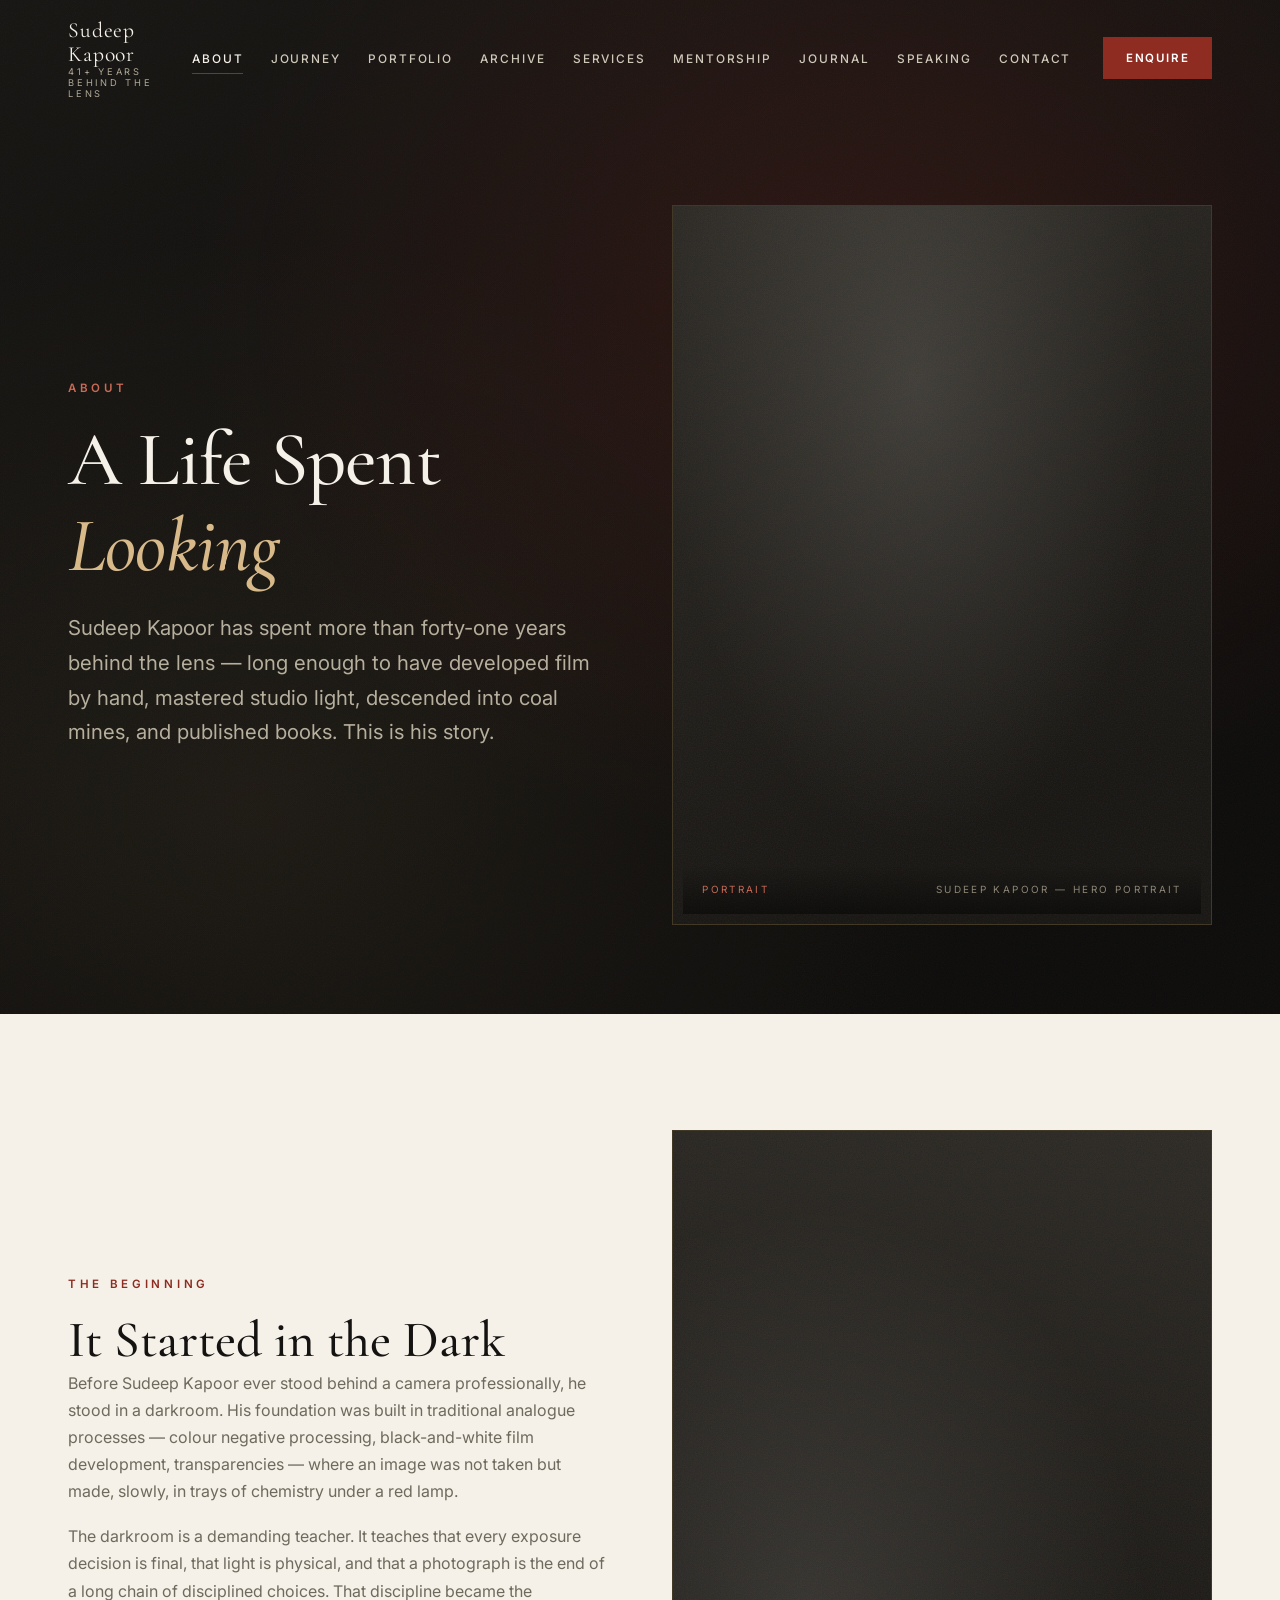
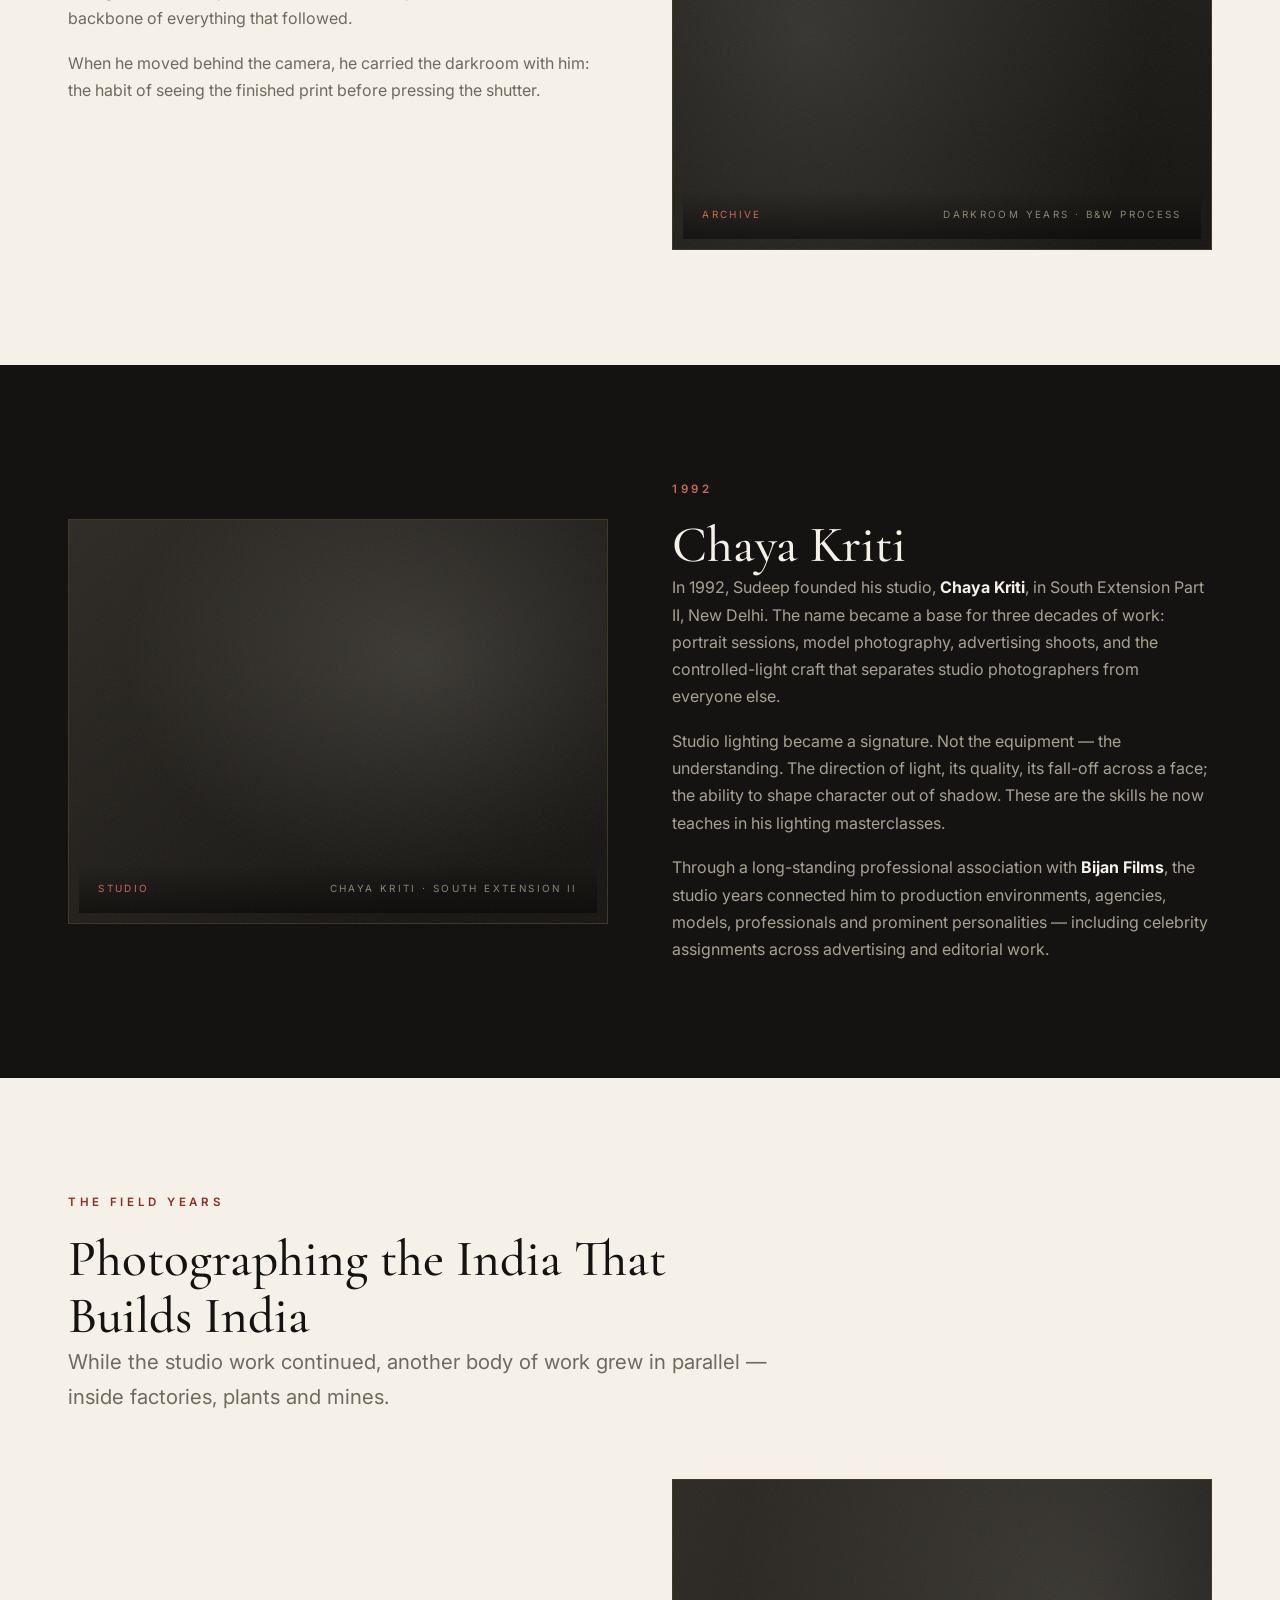
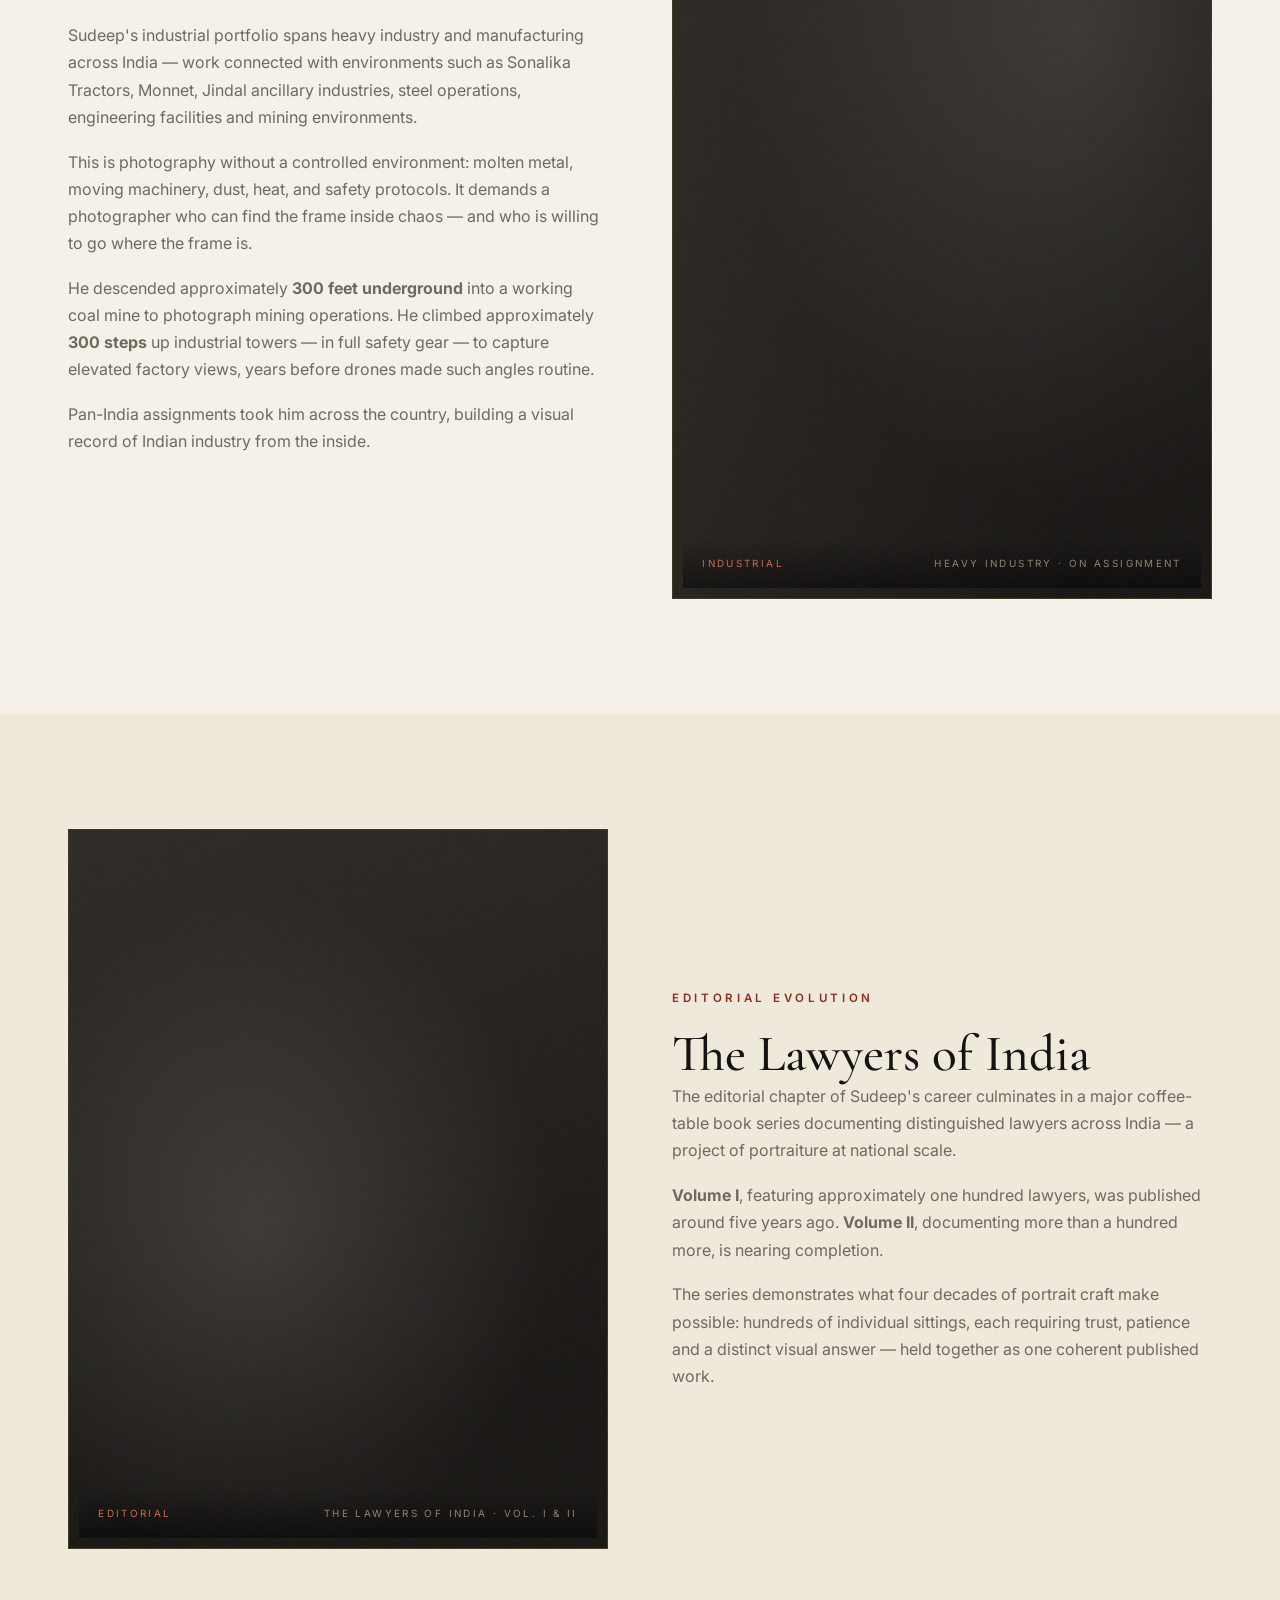
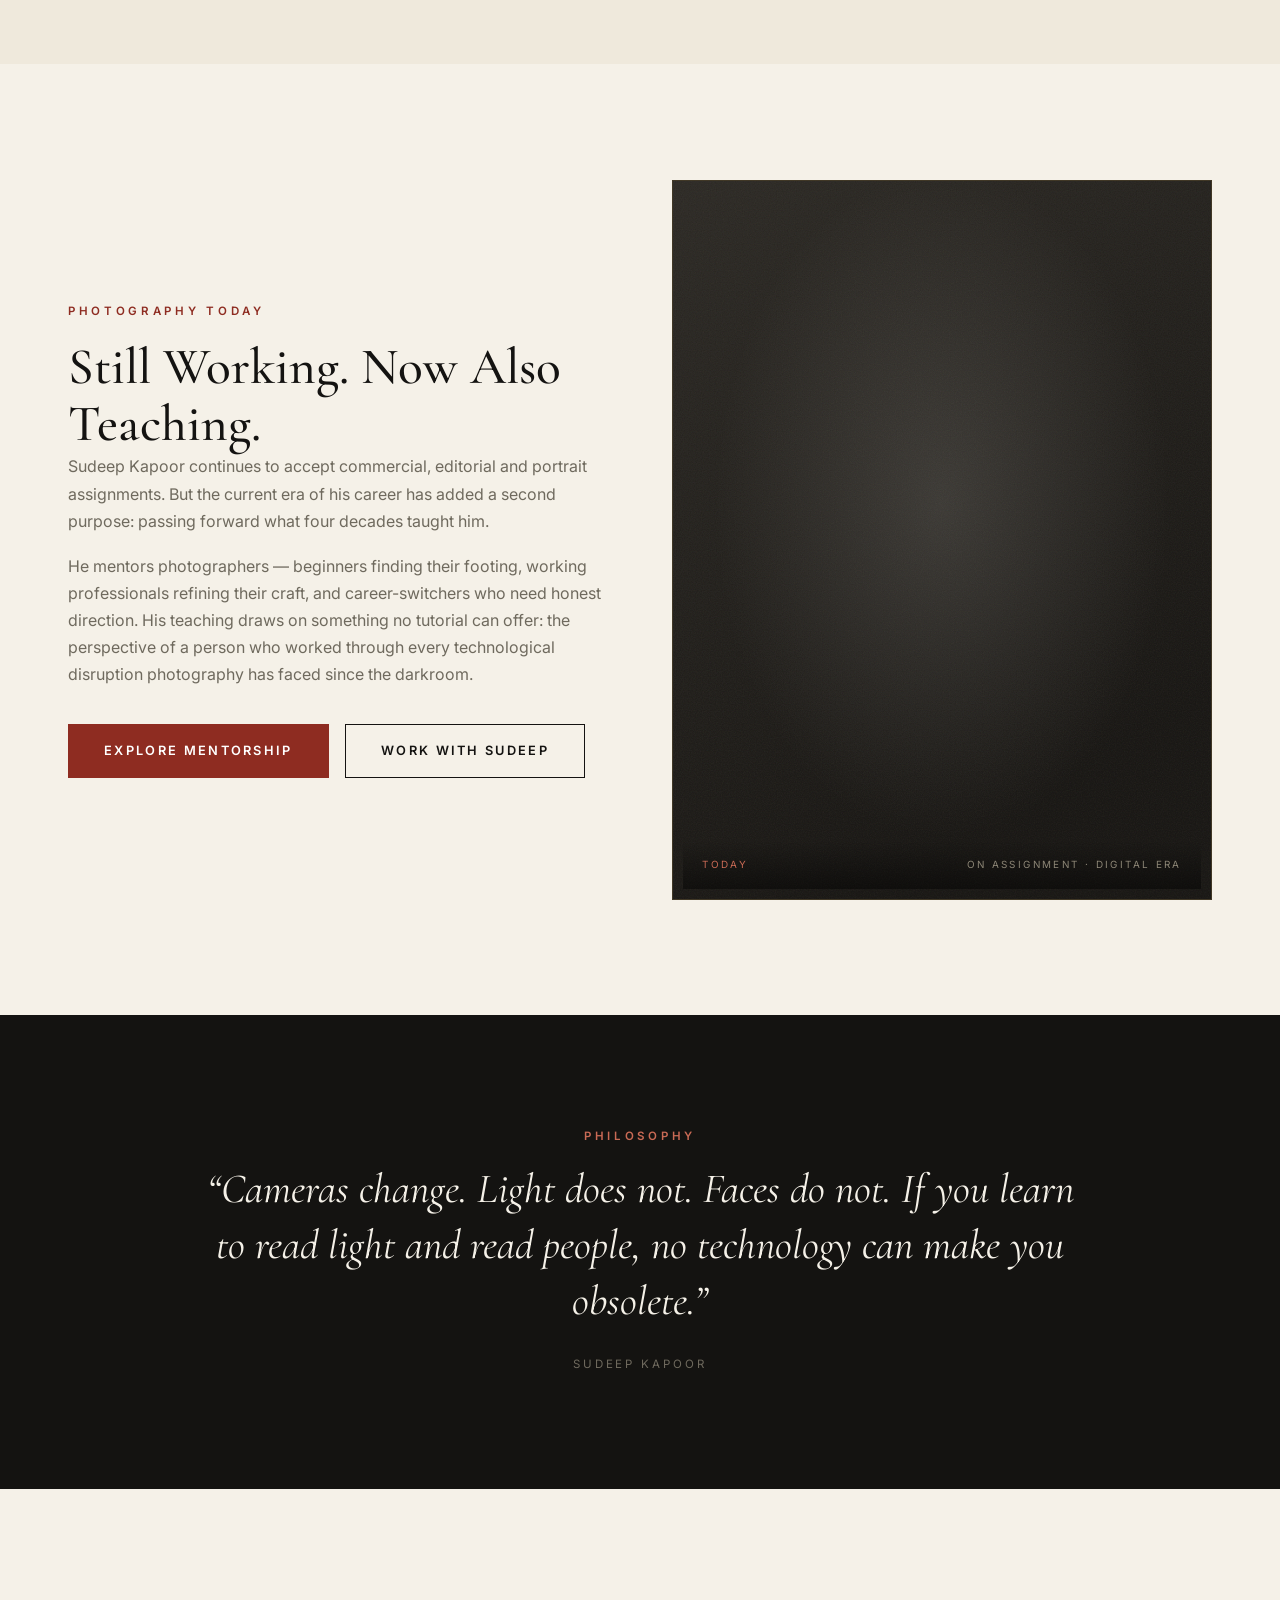
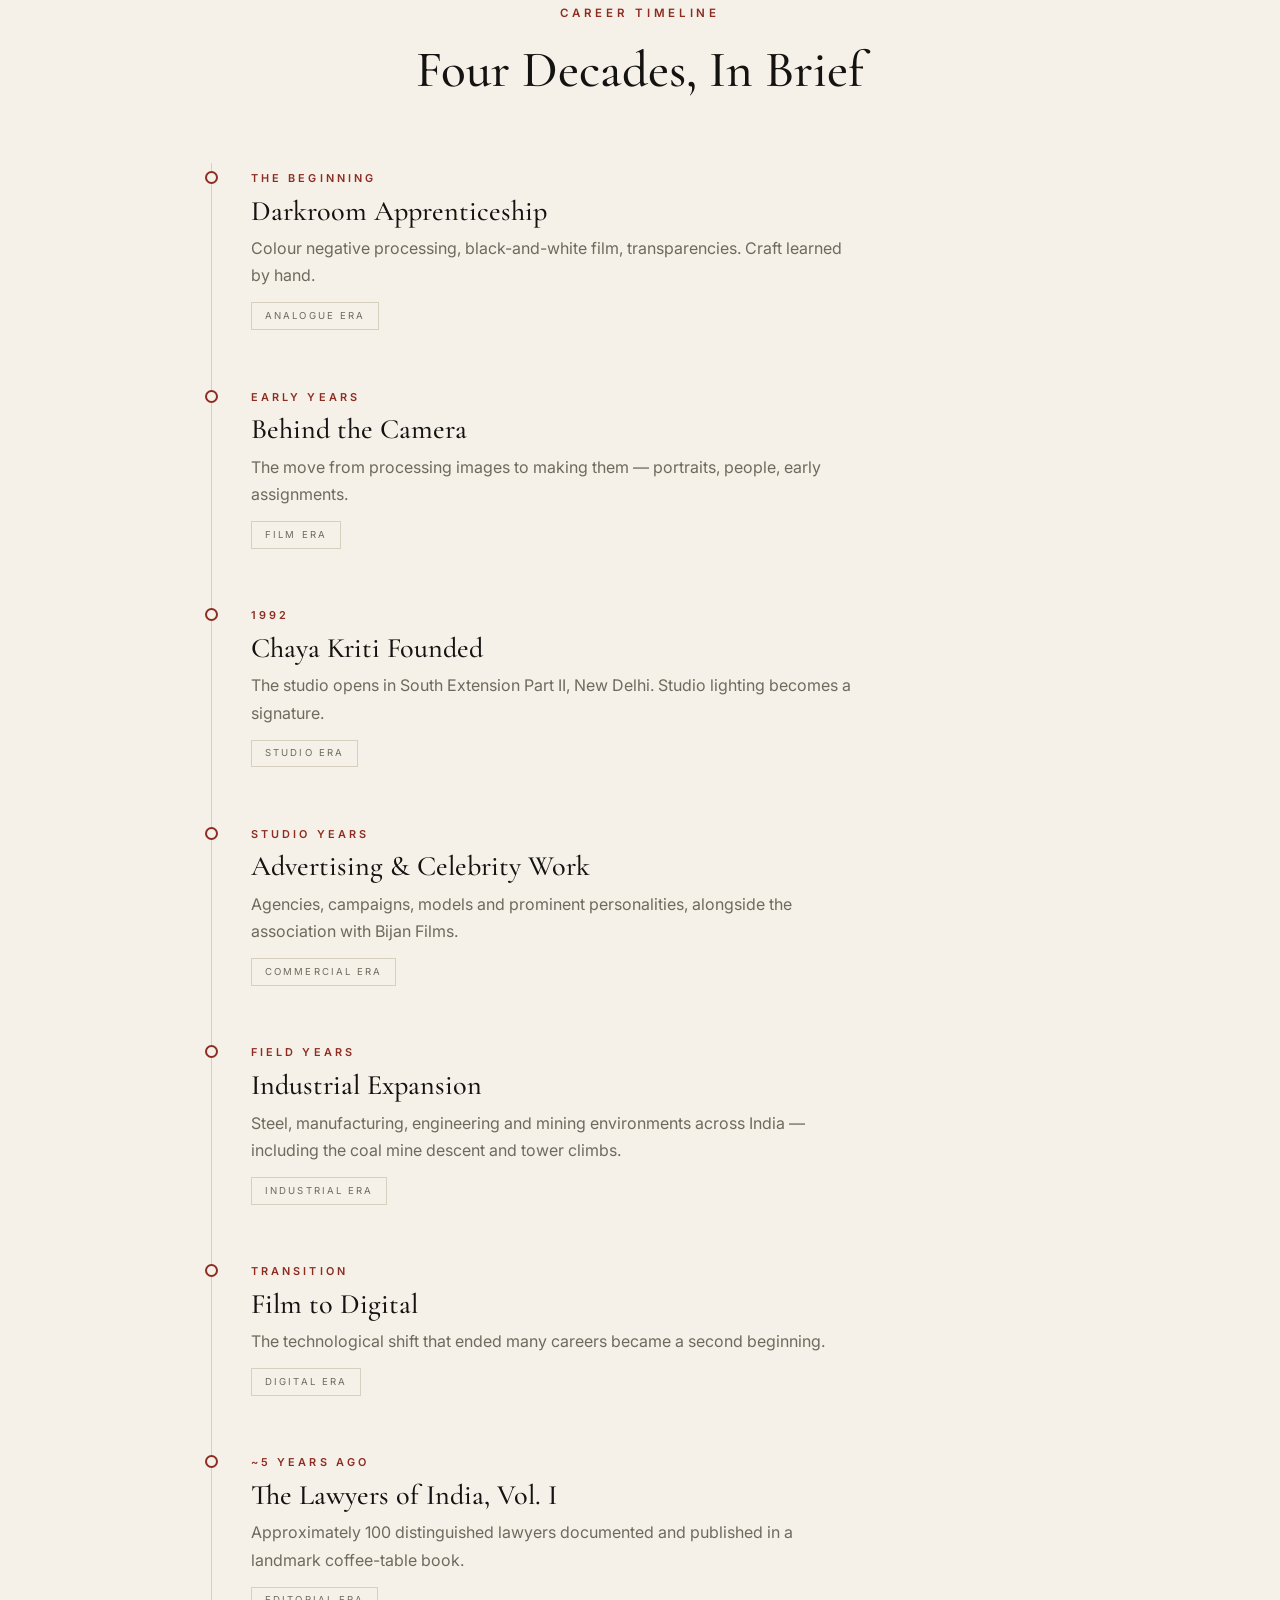
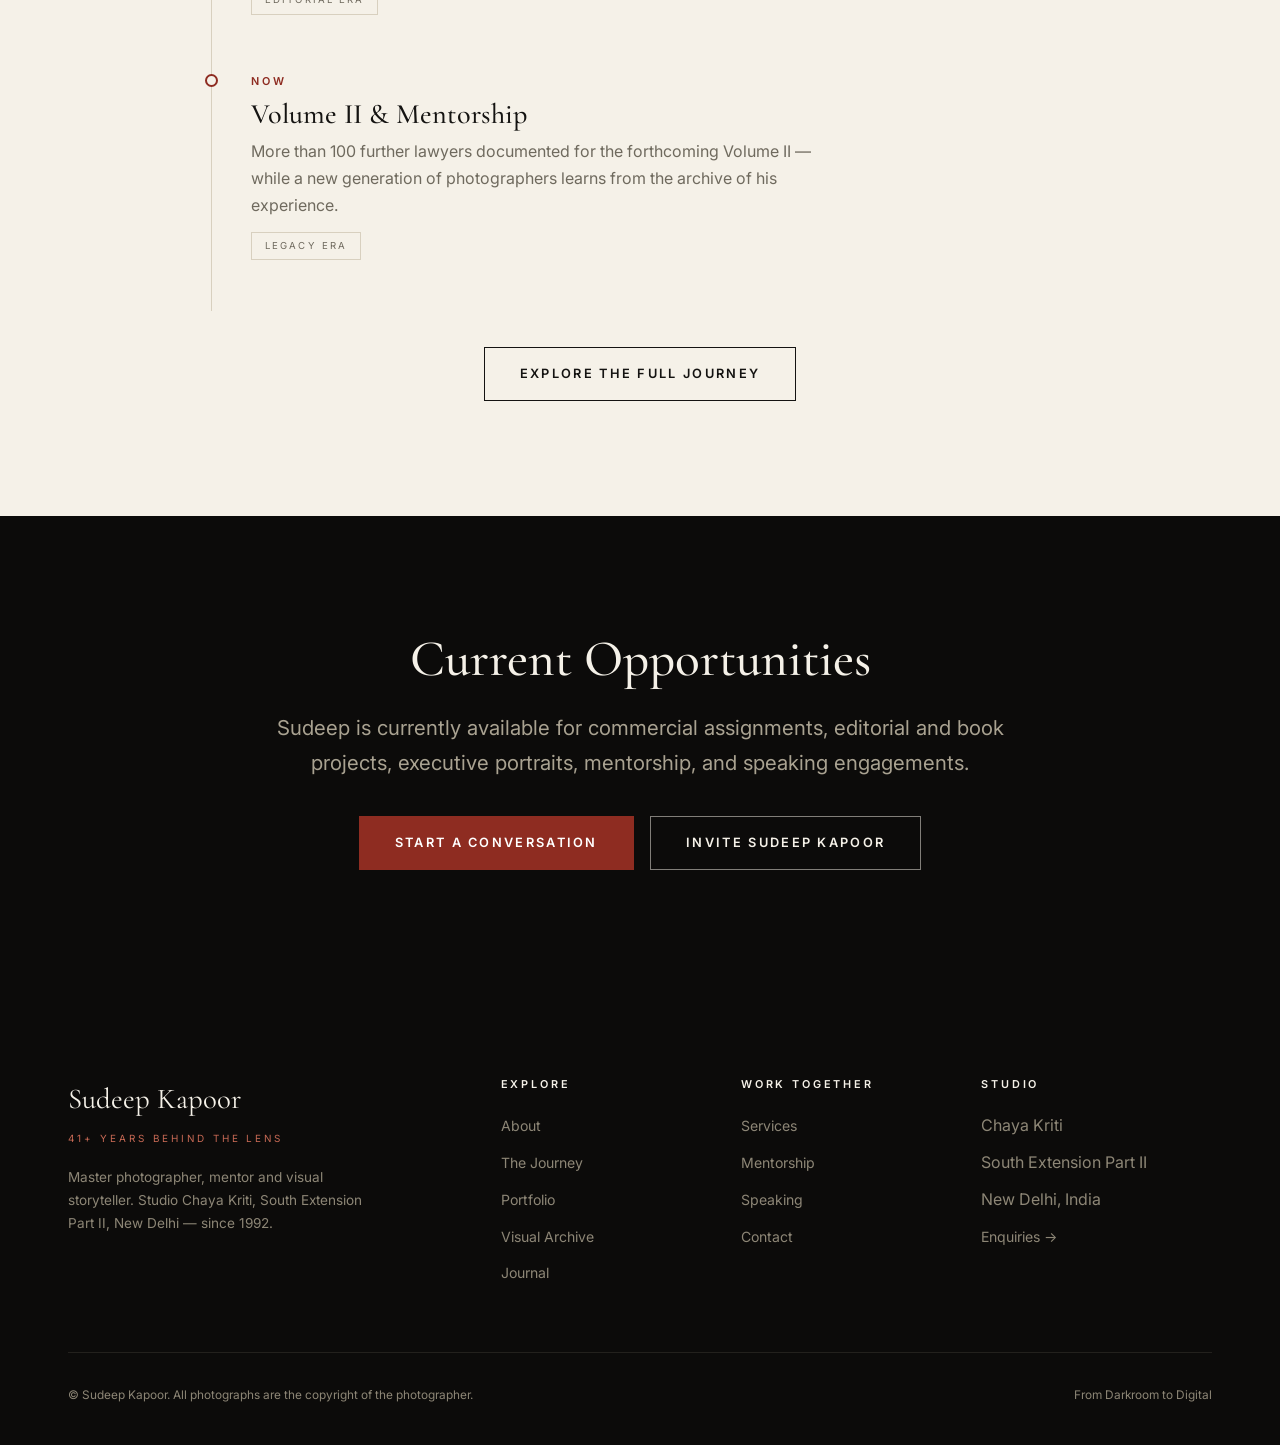
==== about.html @ 15002737 "Sudeep Kapoor - 41+ Years Behind the Lens" ====
<!DOCTYPE html>
<html lang="en">
<head>
<meta charset="UTF-8">
<meta name="viewport" content="width=device-width, initial-scale=1.0">
<meta name="description" content="The story of Sudeep Kapoor — from darkroom beginnings to 41+ years as a master photographer. Founder of studio Chaya Kriti, New Delhi (1992). Portraits, industry, editorial and mentorship.">
<title>About Sudeep Kapoor — From Darkroom to Digital | 41+ Years Behind the Lens</title>
<link rel="preconnect" href="https://fonts.googleapis.com">
<link rel="preconnect" href="https://fonts.gstatic.com" crossorigin>
<link href="https://fonts.googleapis.com/css2?family=Cormorant+Garamond:ital,wght@0,400;0,500;0,600;1,400;1,500&family=Inter:wght@400;500;600&display=swap" rel="stylesheet">
<link rel="stylesheet" href="css/style.css">
<script src="js/layout.js"></script>
</head>
<body>
<script>document.write(SK_NAV)</script>

<main id="main">

<header class="page-hero">
  <div class="hero-media" aria-hidden="true"></div>
  <div class="wrap split">
    <div>
      <span class="eyebrow on-dark">About</span>
      <h1>A Life Spent <span class="serif-i" style="color:#d8b98a">Looking</span></h1>
      <p class="lede">Sudeep Kapoor has spent more than forty-one years behind the lens — long enough to have developed film by hand, mastered studio light, descended into coal mines, and published books. This is his story.</p>
    </div>
    <div class="ph r-34 ph-frame" style="--phx:45%;--phy:25%"><span class="ph-label"><span class="cat">Portrait</span><span>Sudeep Kapoor — hero portrait</span></span></div>
  </div>
</header>

<section aria-labelledby="bio-h">
  <div class="wrap split">
    <div class="body animate">
      <span class="eyebrow">The Beginning</span>
      <h2 id="bio-h">It Started in the Dark</h2>
      <p>Before Sudeep Kapoor ever stood behind a camera professionally, he stood in a darkroom. His foundation was built in traditional analogue processes — colour negative processing, black-and-white film development, transparencies — where an image was not taken but made, slowly, in trays of chemistry under a red lamp.</p>
      <p>The darkroom is a demanding teacher. It teaches that every exposure decision is final, that light is physical, and that a photograph is the end of a long chain of disciplined choices. That discipline became the backbone of everything that followed.</p>
      <p>When he moved behind the camera, he carried the darkroom with him: the habit of seeing the finished print before pressing the shutter.</p>
    </div>
    <div class="animate d1">
      <div class="ph r-34 ph-frame" style="--phx:25%;--phy:70%;--pha:190deg"><span class="ph-label"><span class="cat">Archive</span><span>Darkroom years · B&amp;W process</span></span></div>
    </div>
  </div>
</section>

<section class="dark" aria-labelledby="studio-h">
  <div class="wrap split">
    <div class="animate">
      <div class="ph r-43 ph-frame" style="--phx:65%;--phy:35%;--pha:140deg"><span class="ph-label"><span class="cat">Studio</span><span>Chaya Kriti · South Extension II</span></span></div>
    </div>
    <div class="body animate d1">
      <span class="eyebrow">1992</span>
      <h2 id="studio-h">Chaya Kriti</h2>
      <p>In 1992, Sudeep founded his studio, <strong style="color:var(--ivory)">Chaya Kriti</strong>, in South Extension Part II, New Delhi. The name became a base for three decades of work: portrait sessions, model photography, advertising shoots, and the controlled-light craft that separates studio photographers from everyone else.</p>
      <p>Studio lighting became a signature. Not the equipment — the understanding. The direction of light, its quality, its fall-off across a face; the ability to shape character out of shadow. These are the skills he now teaches in his lighting masterclasses.</p>
      <p>Through a long-standing professional association with <strong style="color:var(--ivory)">Bijan Films</strong>, the studio years connected him to production environments, agencies, models, professionals and prominent personalities — including celebrity assignments across advertising and editorial work.</p>
    </div>
  </div>
</section>

<section aria-labelledby="industry-h">
  <div class="wrap">
    <div class="section-head animate">
      <span class="eyebrow">The Field Years</span>
      <h2 id="industry-h">Photographing the India That Builds India</h2>
      <p class="lede">While the studio work continued, another body of work grew in parallel — inside factories, plants and mines.</p>
    </div>
    <div class="split">
      <div class="body animate">
        <p>Sudeep's industrial portfolio spans heavy industry and manufacturing across India — work connected with environments such as Sonalika Tractors, Monnet, Jindal ancillary industries, steel operations, engineering facilities and mining environments.</p>
        <p>This is photography without a controlled environment: molten metal, moving machinery, dust, heat, and safety protocols. It demands a photographer who can find the frame inside chaos — and who is willing to go where the frame is.</p>
        <p>He descended approximately <strong>300 feet underground</strong> into a working coal mine to photograph mining operations. He climbed approximately <strong>300 steps</strong> up industrial towers — in full safety gear — to capture elevated factory views, years before drones made such angles routine.</p>
        <p>Pan-India assignments took him across the country, building a visual record of Indian industry from the inside.</p>
      </div>
      <div class="animate d1">
        <div class="ph r-34 ph-frame" style="--phx:75%;--phy:20%;--pha:110deg"><span class="ph-label"><span class="cat">Industrial</span><span>Heavy industry · On assignment</span></span></div>
      </div>
    </div>
  </div>
</section>

<section class="paper-bg" aria-labelledby="editorial-h">
  <div class="wrap split">
    <div class="animate">
      <div class="ph r-34 ph-frame" style="--phx:35%;--phy:55%;--pha:160deg"><span class="ph-label"><span class="cat">Editorial</span><span>The Lawyers of India · Vol. I &amp; II</span></span></div>
    </div>
    <div class="body animate d1">
      <span class="eyebrow">Editorial Evolution</span>
      <h2 id="editorial-h">The Lawyers of India</h2>
      <p>The editorial chapter of Sudeep's career culminates in a major coffee-table book series documenting distinguished lawyers across India — a project of portraiture at national scale.</p>
      <p><strong>Volume I</strong>, featuring approximately one hundred lawyers, was published around five years ago. <strong>Volume II</strong>, documenting more than a hundred more, is nearing completion.</p>
      <p>The series demonstrates what four decades of portrait craft make possible: hundreds of individual sittings, each requiring trust, patience and a distinct visual answer — held together as one coherent published work.</p>
    </div>
  </div>
</section>

<section aria-labelledby="today-h">
  <div class="wrap split">
    <div class="body animate">
      <span class="eyebrow">Photography Today</span>
      <h2 id="today-h">Still Working. Now Also Teaching.</h2>
      <p>Sudeep Kapoor continues to accept commercial, editorial and portrait assignments. But the current era of his career has added a second purpose: passing forward what four decades taught him.</p>
      <p>He mentors photographers — beginners finding their footing, working professionals refining their craft, and career-switchers who need honest direction. His teaching draws on something no tutorial can offer: the perspective of a person who worked through every technological disruption photography has faced since the darkroom.</p>
      <div class="btn-row">
        <a href="mentorship.html" class="btn btn-red">Explore Mentorship</a>
        <a href="contact.html" class="btn">Work With Sudeep</a>
      </div>
    </div>
    <div class="animate d1">
      <div class="ph r-34 ph-frame" style="--phx:50%;--phy:45%;--pha:150deg"><span class="ph-label"><span class="cat">Today</span><span>On assignment · Digital era</span></span></div>
    </div>
  </div>
</section>

<section class="dark" aria-labelledby="philosophy-h">
  <div class="wrap">
    <div class="pull-quote animate">
      <h2 id="philosophy-h" class="eyebrow" style="text-align:center">Philosophy</h2>
      <blockquote>&ldquo;Cameras change. Light does not. Faces do not. If you learn to read light and read people, no technology can make you obsolete.&rdquo;</blockquote>
      <cite>Sudeep Kapoor</cite>
    </div>
  </div>
</section>

<section aria-labelledby="tl-h">
  <div class="wrap">
    <div class="section-head center animate">
      <span class="eyebrow">Career Timeline</span>
      <h2 id="tl-h">Four Decades, In Brief</h2>
    </div>
    <div class="timeline">
      <div class="tl-item animate"><span class="yr">The Beginning</span><h3>Darkroom Apprenticeship</h3><p>Colour negative processing, black-and-white film, transparencies. Craft learned by hand.</p><span class="era-tag">Analogue Era</span></div>
      <div class="tl-item animate"><span class="yr">Early Years</span><h3>Behind the Camera</h3><p>The move from processing images to making them — portraits, people, early assignments.</p><span class="era-tag">Film Era</span></div>
      <div class="tl-item animate"><span class="yr">1992</span><h3>Chaya Kriti Founded</h3><p>The studio opens in South Extension Part II, New Delhi. Studio lighting becomes a signature.</p><span class="era-tag">Studio Era</span></div>
      <div class="tl-item animate"><span class="yr">Studio Years</span><h3>Advertising &amp; Celebrity Work</h3><p>Agencies, campaigns, models and prominent personalities, alongside the association with Bijan Films.</p><span class="era-tag">Commercial Era</span></div>
      <div class="tl-item animate"><span class="yr">Field Years</span><h3>Industrial Expansion</h3><p>Steel, manufacturing, engineering and mining environments across India — including the coal mine descent and tower climbs.</p><span class="era-tag">Industrial Era</span></div>
      <div class="tl-item animate"><span class="yr">Transition</span><h3>Film to Digital</h3><p>The technological shift that ended many careers became a second beginning.</p><span class="era-tag">Digital Era</span></div>
      <div class="tl-item animate"><span class="yr">~5 Years Ago</span><h3>The Lawyers of India, Vol. I</h3><p>Approximately 100 distinguished lawyers documented and published in a landmark coffee-table book.</p><span class="era-tag">Editorial Era</span></div>
      <div class="tl-item animate"><span class="yr">Now</span><h3>Volume II &amp; Mentorship</h3><p>More than 100 further lawyers documented for the forthcoming Volume II — while a new generation of photographers learns from the archive of his experience.</p><span class="era-tag">Legacy Era</span></div>
    </div>
    <div class="btn-row animate" style="justify-content:center">
      <a href="journey.html" class="btn">Explore the Full Journey</a>
    </div>
  </div>
</section>

<section class="darker cta-band" aria-labelledby="cta-h">
  <div class="wrap">
    <h2 id="cta-h" class="animate" style="color:var(--ivory)">Current Opportunities</h2>
    <p class="lede animate d1" style="color:#a9a291">Sudeep is currently available for commercial assignments, editorial and book projects, executive portraits, mentorship, and speaking engagements.</p>
    <div class="btn-row animate d2">
      <a href="contact.html" class="btn btn-red">Start a Conversation</a>
      <a href="speaking.html" class="btn btn-ghost-light">Invite Sudeep Kapoor</a>
    </div>
  </div>
</section>

</main>
<script>document.write(SK_FOOTER)</script>
<script src="js/main.js"></script>
</body>
</html>
---- css/style.css ----
/* ============================================================
   SUDEEP KAPOOR — 41+ Years Behind the Lens
   Editorial design system
   ============================================================ */

:root {
  --ivory: #f5f1e8;
  --paper: #efe9dc;
  --stone: #d8d0bf;
  --charcoal: #23211d;
  --ink: #141311;
  --black: #0c0b0a;
  --muted: #6f6a5e;
  --red: #8e2c21;          /* darkroom red accent */
  --red-bright: #a83a2c;
  --gold: #9c8354;
  --font-display: 'Cormorant Garamond', Georgia, serif;
  --font-body: 'Inter', -apple-system, sans-serif;
  --max: 1240px;
  --ease: cubic-bezier(.22,.8,.28,1);
}

*, *::before, *::after { box-sizing: border-box; margin: 0; padding: 0; }
html { scroll-behavior: smooth; }
@media (prefers-reduced-motion: reduce) {
  html { scroll-behavior: auto; }
  *, *::before, *::after { animation: none !important; transition: none !important; }
}

body {
  font-family: var(--font-body);
  background: var(--ivory);
  color: var(--charcoal);
  line-height: 1.7;
  font-size: 16px;
  -webkit-font-smoothing: antialiased;
}

img { max-width: 100%; display: block; }
a { color: inherit; text-decoration: none; }
ul { list-style: none; }
button { font-family: inherit; cursor: pointer; }

::selection { background: var(--red); color: var(--ivory); }

.skip-link {
  position: absolute; left: -9999px; top: 0; z-index: 200;
  background: var(--red); color: #fff; padding: .6rem 1.2rem;
}
.skip-link:focus { left: 0; }

/* ---------- Typography ---------- */
h1, h2, h3, .display { font-family: var(--font-display); font-weight: 500; line-height: 1.12; color: var(--ink); }
h1 { font-size: clamp(2.6rem, 6vw, 5rem); letter-spacing: -.01em; }
h2 { font-size: clamp(2rem, 4vw, 3.2rem); }
h3 { font-size: clamp(1.35rem, 2.2vw, 1.8rem); }

.eyebrow {
  font-family: var(--font-body);
  font-size: .72rem; letter-spacing: .32em; text-transform: uppercase;
  color: var(--red); font-weight: 600; display: block; margin-bottom: 1.1rem;
}
.dark .eyebrow, .eyebrow.on-dark { color: #c96a55; }

.lede { font-size: clamp(1.05rem, 1.6vw, 1.3rem); color: var(--muted); max-width: 62ch; }
.dark .lede { color: #a9a291; }

.serif-i { font-style: italic; font-family: var(--font-display); }

/* ---------- Layout ---------- */
.wrap { max-width: var(--max); margin: 0 auto; padding: 0 clamp(1.2rem, 4vw, 3rem); }
section { padding: clamp(4rem, 9vw, 8rem) 0; }
.section-head { max-width: 720px; margin-bottom: clamp(2.5rem, 5vw, 4.5rem); }
.section-head.center { margin-left: auto; margin-right: auto; text-align: center; }

.dark { background: var(--ink); color: #cfc9ba; }
.dark h1, .dark h2, .dark h3 { color: var(--ivory); }
.darker { background: var(--black); }
.paper-bg { background: var(--paper); }

hr.rule { border: none; border-top: 1px solid var(--stone); margin: 0; }

/* ---------- Buttons ---------- */
.btn {
  display: inline-block; padding: .95rem 2.2rem;
  font-size: .8rem; font-weight: 600; letter-spacing: .18em; text-transform: uppercase;
  border: 1px solid var(--ink); color: var(--ink); background: transparent;
  transition: all .35s var(--ease); text-align: center;
}
.btn:hover, .btn:focus-visible { background: var(--ink); color: var(--ivory); }
.btn-solid { background: var(--ink); color: var(--ivory); }
.btn-solid:hover, .btn-solid:focus-visible { background: var(--red); border-color: var(--red); color: #fff; }
.btn-red { background: var(--red); border-color: var(--red); color: #fff; }
.btn-red:hover, .btn-red:focus-visible { background: var(--ink); border-color: var(--ink); }
.btn-ghost-light { border-color: rgba(245,241,232,.5); color: var(--ivory); }
.btn-ghost-light:hover, .btn-ghost-light:focus-visible { background: var(--ivory); color: var(--ink); border-color: var(--ivory); }
.btn:focus-visible { outline: 2px solid var(--red); outline-offset: 3px; }

.btn-row { display: flex; flex-wrap: wrap; gap: 1rem; margin-top: 2.2rem; }

.text-link {
  font-size: .8rem; font-weight: 600; letter-spacing: .18em; text-transform: uppercase;
  color: var(--red); border-bottom: 1px solid transparent; transition: border-color .3s;
}
.text-link:hover { border-color: var(--red); }

/* ---------- Navigation ---------- */
.site-nav {
  position: fixed; top: 0; left: 0; right: 0; z-index: 100;
  transition: background .4s var(--ease), box-shadow .4s;
  padding: 1.1rem 0;
}
.site-nav.scrolled {
  background: rgba(12,11,10,.92); backdrop-filter: blur(12px);
  box-shadow: 0 1px 0 rgba(245,241,232,.08); padding: .7rem 0;
}
.nav-inner { display: flex; align-items: center; justify-content: space-between; gap: 2rem; }
.nav-logo { display: flex; flex-direction: column; line-height: 1.15; }
.nav-logo .name { font-family: var(--font-display); font-size: 1.35rem; color: var(--ivory); letter-spacing: .04em; }
.nav-logo .tag { font-size: .58rem; letter-spacing: .3em; text-transform: uppercase; color: #b0a996; }
.nav-links { display: flex; gap: 1.7rem; align-items: center; }
.nav-links a {
  font-size: .74rem; letter-spacing: .16em; text-transform: uppercase; font-weight: 500;
  color: #cfc9ba; padding: .4rem 0; border-bottom: 1px solid transparent; transition: color .3s, border-color .3s;
}
.nav-links a:hover, .nav-links a:focus-visible { color: var(--ivory); }
.nav-links a.active { color: var(--ivory); border-color: var(--red); }
.nav-cta {
  font-size: .72rem; letter-spacing: .16em; text-transform: uppercase; font-weight: 600;
  color: #fff; background: var(--red); border: none; padding: .7rem 1.4rem; transition: background .3s;
  display: inline-block;
}
.nav-cta:hover { background: var(--red-bright); color: #fff; }
.hamburger {
  display: none; background: none; border: none; width: 44px; height: 44px;
  flex-direction: column; justify-content: center; align-items: center; gap: 6px;
}
.hamburger span { display: block; width: 24px; height: 2px; background: var(--ivory); transition: transform .3s, opacity .3s; }
.hamburger[aria-expanded="true"] span:nth-child(1) { transform: translateY(8px) rotate(45deg); }
.hamburger[aria-expanded="true"] span:nth-child(2) { opacity: 0; }
.hamburger[aria-expanded="true"] span:nth-child(3) { transform: translateY(-8px) rotate(-45deg); }

@media (max-width: 960px) {
  .nav-links {
    position: fixed; inset: 0; top: 0; background: rgba(12,11,10,.98);
    flex-direction: column; justify-content: center; gap: 2rem;
    opacity: 0; pointer-events: none; transition: opacity .35s var(--ease);
  }
  .nav-links.open { opacity: 1; pointer-events: auto; }
  .nav-links a { font-size: 1rem; }
  .hamburger { display: flex; z-index: 110; }
  .nav-cta { display: none; }
}

/* ---------- Hero ---------- */
.hero {
  min-height: 100vh; display: flex; align-items: flex-end;
  background: var(--black); color: var(--ivory); position: relative; overflow: hidden;
  padding: 8rem 0 clamp(3rem, 7vw, 6rem);
}
.hero-media {
  position: absolute; inset: 0;
  background:
    radial-gradient(ellipse at 68% 30%, rgba(142,44,33,.28), transparent 55%),
    radial-gradient(ellipse at 20% 80%, rgba(156,131,84,.14), transparent 50%),
    linear-gradient(160deg, #191714 0%, #0c0b0a 70%);
}
.hero-media::after {
  content: ""; position: absolute; inset: 0;
  background-image: url("data:image/svg+xml,%3Csvg xmlns='http://www.w3.org/2000/svg' width='140' height='140'%3E%3Cfilter id='n'%3E%3CfeTurbulence type='fractalNoise' baseFrequency='0.9' numOctaves='2'/%3E%3C/filter%3E%3Crect width='140' height='140' filter='url(%23n)' opacity='0.05'/%3E%3C/svg%3E");
}
.hero-inner { position: relative; z-index: 2; width: 100%; }
.hero .eyebrow { color: #c96a55; }
.hero h1 { color: var(--ivory); max-width: 14ch; }
.hero h1 em { font-style: italic; color: #d8b98a; }
.hero .lede { color: #b6af9d; margin-top: 1.6rem; }
.hero-meta {
  display: flex; gap: 2.5rem; flex-wrap: wrap; margin-top: 3rem;
  font-size: .7rem; letter-spacing: .22em; text-transform: uppercase; color: #7d776a;
}
.hero-scroll {
  position: absolute; right: clamp(1.2rem,4vw,3rem); bottom: 3rem; z-index: 2;
  writing-mode: vertical-rl; font-size: .62rem; letter-spacing: .4em; text-transform: uppercase; color: #7d776a;
}

/* Page hero (interior) */
.page-hero {
  background: var(--black); color: var(--ivory);
  padding: clamp(9rem, 16vw, 13rem) 0 clamp(3.5rem, 7vw, 6rem);
  position: relative; overflow: hidden;
}
.page-hero .hero-media { opacity: .8; }
.page-hero .wrap { position: relative; z-index: 2; }
.page-hero h1 { color: var(--ivory); }
.page-hero .lede { color: #b6af9d; margin-top: 1.4rem; }

/* ---------- Photo placeholders ---------- */
.ph {
  position: relative; overflow: hidden; background: #1c1a17; color: #8d8676;
  display: flex; align-items: flex-end; width: 100%;
}
.ph::before {
  content: ""; position: absolute; inset: 0;
  background:
    radial-gradient(ellipse at var(--phx, 30%) var(--phy, 30%), rgba(245,241,232,.13), transparent 60%),
    linear-gradient(var(--pha, 155deg), #2b2823 0%, #161411 80%);
}
.ph::after {
  content: ""; position: absolute; inset: 0;
  background-image: url("data:image/svg+xml,%3Csvg xmlns='http://www.w3.org/2000/svg' width='120' height='120'%3E%3Cfilter id='n'%3E%3CfeTurbulence type='fractalNoise' baseFrequency='0.85' numOctaves='2'/%3E%3C/filter%3E%3Crect width='120' height='120' filter='url(%23n)' opacity='0.07'/%3E%3C/svg%3E");
}
.ph .ph-label {
  position: relative; z-index: 2; padding: 1rem 1.2rem; width: 100%;
  font-size: .62rem; letter-spacing: .24em; text-transform: uppercase;
  display: flex; justify-content: space-between; gap: 1rem; align-items: baseline;
  background: linear-gradient(transparent, rgba(0,0,0,.45));
}
.ph .ph-label .cat { color: #c96a55; }
.ph-frame { border: 1px solid rgba(156,131,84,.35); padding: 10px; background: #11100e; }
.ph.r-34 { aspect-ratio: 3/4; }
.ph.r-43 { aspect-ratio: 4/3; }
.ph.r-32 { aspect-ratio: 3/2; }
.ph.r-11 { aspect-ratio: 1/1; }
.ph.r-169 { aspect-ratio: 16/9; }
.ph.r-916 { aspect-ratio: 9/16; }
.ph.r-21 { aspect-ratio: 2/1; }

/* ---------- Stats strip ---------- */
.stats { display: grid; grid-template-columns: repeat(auto-fit, minmax(200px, 1fr)); gap: 2px; background: var(--stone); border: 1px solid var(--stone); }
.stat { background: var(--ivory); padding: 2.5rem 2rem; }
.dark .stats { background: #2b2823; border-color: #2b2823; }
.dark .stat { background: var(--ink); }
.stat .num { font-family: var(--font-display); font-size: clamp(2.6rem, 4vw, 3.6rem); color: var(--red); line-height: 1; }
.dark .stat .num { color: #d8b98a; }
.stat .lbl { font-size: .68rem; letter-spacing: .22em; text-transform: uppercase; color: var(--muted); margin-top: .8rem; }
.dark .stat .lbl { color: #8d8676; }

/* ---------- Journey strip ---------- */
.era-strip { display: flex; gap: 0; overflow-x: auto; border-top: 1px solid #2b2823; border-bottom: 1px solid #2b2823; scrollbar-width: thin; }
.era {
  min-width: 170px; flex: 1; padding: 2rem 1.4rem; border-right: 1px solid #2b2823;
  transition: background .3s;
}
.era:hover { background: rgba(142,44,33,.12); }
.era .yr { font-size: .62rem; letter-spacing: .28em; text-transform: uppercase; color: #c96a55; }
.era .nm { font-family: var(--font-display); font-size: 1.3rem; color: var(--ivory); margin-top: .4rem; }
.era p { font-size: .78rem; color: #8d8676; margin-top: .5rem; line-height: 1.55; }

/* ---------- Grids & cards ---------- */
.grid { display: grid; gap: clamp(1.2rem, 2.5vw, 2rem); }
.g-2 { grid-template-columns: repeat(2, 1fr); }
.g-3 { grid-template-columns: repeat(3, 1fr); }
.g-4 { grid-template-columns: repeat(4, 1fr); }
@media (max-width: 960px) { .g-3, .g-4 { grid-template-columns: repeat(2, 1fr); } }
@media (max-width: 620px) { .g-2, .g-3, .g-4 { grid-template-columns: 1fr; } }

.card {
  background: var(--paper); border: 1px solid var(--stone); padding: 2.4rem 2rem;
  transition: transform .35s var(--ease), box-shadow .35s var(--ease), border-color .35s;
  display: flex; flex-direction: column;
}
.card:hover { transform: translateY(-4px); box-shadow: 0 18px 40px -18px rgba(20,19,17,.25); border-color: var(--gold); }
.card .idx { font-family: var(--font-display); font-style: italic; font-size: 1rem; color: var(--gold); margin-bottom: 1.1rem; }
.card h3 { margin-bottom: .8rem; }
.card p { color: var(--muted); font-size: .93rem; flex: 1; }
.card .text-link { margin-top: 1.4rem; }

.dark .card { background: #171512; border-color: #2b2823; }
.dark .card p { color: #a9a291; }
.dark .card:hover { border-color: var(--gold); box-shadow: 0 18px 40px -18px rgba(0,0,0,.6); }

/* ---------- Split (image + text) ---------- */
.split { display: grid; grid-template-columns: 1fr 1fr; gap: clamp(2rem, 5vw, 5rem); align-items: center; }
@media (max-width: 880px) { .split { grid-template-columns: 1fr; } }
.split .body p + p { margin-top: 1.1rem; }
.split .body p { color: var(--muted); }
.dark .split .body p { color: #a9a291; }

/* ---------- Signature story bands ---------- */
.story-band { position: relative; overflow: hidden; }
.story-band .bignum {
  font-family: var(--font-display); font-style: italic;
  font-size: clamp(6rem, 16vw, 14rem); line-height: .9; color: transparent;
  -webkit-text-stroke: 1px rgba(156,131,84,.4); position: absolute; right: -1rem; top: 1rem; user-select: none;
}

/* ---------- Quote ---------- */
.pull-quote { max-width: 880px; margin: 0 auto; text-align: center; }
.pull-quote blockquote { font-family: var(--font-display); font-size: clamp(1.6rem, 3.4vw, 2.6rem); font-style: italic; line-height: 1.35; color: var(--ink); }
.dark .pull-quote blockquote { color: var(--ivory); }
.pull-quote cite { display: block; margin-top: 1.6rem; font-style: normal; font-size: .72rem; letter-spacing: .26em; text-transform: uppercase; color: var(--muted); }

/* ---------- Timeline ---------- */
.timeline { position: relative; max-width: 880px; margin: 0 auto; }
.timeline::before { content: ""; position: absolute; left: 11px; top: 0; bottom: 0; width: 1px; background: var(--stone); }
.dark .timeline::before { background: #2b2823; }
.tl-item { position: relative; padding: 0 0 3.2rem 3.2rem; }
.tl-item::before {
  content: ""; position: absolute; left: 5px; top: .5rem; width: 13px; height: 13px;
  border: 2px solid var(--red); border-radius: 50%; background: var(--ivory); transition: background .3s;
}
.dark .tl-item::before { background: var(--ink); }
.tl-item:hover::before { background: var(--red); }
.tl-item .yr { font-size: .68rem; letter-spacing: .28em; text-transform: uppercase; color: var(--red); font-weight: 600; }
.dark .tl-item .yr { color: #c96a55; }
.tl-item h3 { margin: .35rem 0 .5rem; }
.tl-item p { color: var(--muted); max-width: 60ch; }
.dark .tl-item p { color: #a9a291; }
.tl-item .era-tag { display: inline-block; margin-top: .8rem; font-size: .6rem; letter-spacing: .22em; text-transform: uppercase; border: 1px solid var(--stone); padding: .3rem .8rem; color: var(--muted); }
.dark .tl-item .era-tag { border-color: #2b2823; color: #8d8676; }

/* ---------- Portfolio / gallery ---------- */
.filter-bar { display: flex; flex-wrap: wrap; gap: .6rem; margin-bottom: 1.2rem; }
.filter-btn {
  background: none; border: 1px solid var(--stone); color: var(--muted);
  font-size: .68rem; letter-spacing: .18em; text-transform: uppercase; font-weight: 600;
  padding: .55rem 1.2rem; transition: all .3s;
}
.filter-btn:hover { border-color: var(--ink); color: var(--ink); }
.filter-btn.active { background: var(--ink); border-color: var(--ink); color: var(--ivory); }
.filter-btn:focus-visible { outline: 2px solid var(--red); outline-offset: 2px; }
.dark .filter-btn { border-color: #2b2823; color: #a9a291; }
.dark .filter-btn:hover { border-color: var(--ivory); color: var(--ivory); }
.dark .filter-btn.active { background: var(--ivory); border-color: var(--ivory); color: var(--ink); }
.filter-group-label { font-size: .62rem; letter-spacing: .26em; text-transform: uppercase; color: var(--muted); align-self: center; margin-right: .6rem; }

.masonry { columns: 3; column-gap: 1.4rem; }
@media (max-width: 960px) { .masonry { columns: 2; } }
@media (max-width: 600px) { .masonry { columns: 1; } }
.masonry .work { break-inside: avoid; margin-bottom: 1.4rem; }

.work { cursor: pointer; position: relative; border: none; padding: 0; background: none; width: 100%; text-align: left; display: block; }
.work .ph { transition: transform .4s var(--ease); }
.work:hover .ph, .work:focus-visible .ph { transform: scale(1.015); }
.work:focus-visible { outline: 2px solid var(--red); outline-offset: 3px; }
.work .meta { padding: .8rem 0 0; display: flex; justify-content: space-between; gap: 1rem; }
.work .meta .t { font-family: var(--font-display); font-size: 1.1rem; color: var(--ink); }
.dark .work .meta .t { color: var(--ivory); }
.work .meta .y { font-size: .66rem; letter-spacing: .2em; color: var(--muted); text-transform: uppercase; align-self: center; }
.work.hidden { display: none; }

.empty-state { display: none; text-align: center; padding: 4rem 2rem; border: 1px dashed var(--stone); color: var(--muted); }
.empty-state.show { display: block; }
.dark .empty-state { border-color: #2b2823; color: #8d8676; }

/* ---------- Lightbox ---------- */
.lightbox {
  position: fixed; inset: 0; z-index: 300; background: rgba(12,11,10,.96);
  display: none; align-items: center; justify-content: center; padding: 3rem 1.5rem;
}
.lightbox.open { display: flex; }
.lightbox .lb-inner { max-width: 900px; width: 100%; }
.lightbox .ph { max-height: 70vh; }
.lightbox .lb-cap { color: #b6af9d; margin-top: 1.2rem; display: flex; justify-content: space-between; gap: 1rem; flex-wrap: wrap; font-size: .85rem; }
.lightbox .lb-cap .t { font-family: var(--font-display); font-size: 1.4rem; color: var(--ivory); }
.lb-close, .lb-prev, .lb-next {
  position: absolute; background: none; border: 1px solid rgba(245,241,232,.3); color: var(--ivory);
  width: 46px; height: 46px; display: flex; align-items: center; justify-content: center;
  font-size: 1.1rem; transition: background .3s, border-color .3s;
}
.lb-close:hover, .lb-prev:hover, .lb-next:hover { background: var(--red); border-color: var(--red); }
.lb-close { top: 1.5rem; right: 1.5rem; }
.lb-prev { left: 1.5rem; top: 50%; transform: translateY(-50%); }
.lb-next { right: 1.5rem; top: 50%; transform: translateY(-50%); }

/* ---------- Accordion / FAQ ---------- */
.accordion { border-top: 1px solid var(--stone); }
.acc-item { border-bottom: 1px solid var(--stone); }
.dark .accordion, .dark .acc-item { border-color: #2b2823; }
.acc-btn {
  width: 100%; background: none; border: none; text-align: left;
  padding: 1.5rem .2rem; display: flex; justify-content: space-between; align-items: center; gap: 1.5rem;
  font-family: var(--font-display); font-size: 1.25rem; color: var(--ink);
}
.dark .acc-btn { color: var(--ivory); }
.acc-btn .ico { font-size: 1.3rem; color: var(--red); transition: transform .3s var(--ease); flex-shrink: 0; font-style: normal; }
.acc-btn[aria-expanded="true"] .ico { transform: rotate(45deg); }
.acc-btn:focus-visible { outline: 2px solid var(--red); outline-offset: 2px; }
.acc-panel { overflow: hidden; max-height: 0; transition: max-height .45s var(--ease); }
.acc-panel .inner { padding: 0 .2rem 1.6rem; color: var(--muted); max-width: 68ch; }
.dark .acc-panel .inner { color: #a9a291; }

/* ---------- Forms ---------- */
.form-shell { max-width: 760px; }
.form-grid { display: grid; grid-template-columns: 1fr 1fr; gap: 1.4rem; }
@media (max-width: 640px) { .form-grid { grid-template-columns: 1fr; } }
.field { display: flex; flex-direction: column; gap: .45rem; }
.field.full { grid-column: 1 / -1; }
.field label { font-size: .68rem; letter-spacing: .2em; text-transform: uppercase; font-weight: 600; color: var(--charcoal); }
.dark .field label { color: #cfc9ba; }
.field .req { color: var(--red); }
.dark .field .req { color: #c96a55; }
.field input, .field select, .field textarea {
  font-family: inherit; font-size: .95rem; color: var(--ink);
  background: #fff; border: 1px solid var(--stone); padding: .85rem 1rem;
  transition: border-color .3s; width: 100%;
}
.dark .field input, .dark .field select, .dark .field textarea { background: #171512; border-color: #2b2823; color: var(--ivory); }
.field input:focus, .field select:focus, .field textarea:focus { outline: none; border-color: var(--red); }
.field textarea { min-height: 130px; resize: vertical; }
.field .err { font-size: .74rem; color: var(--red-bright); display: none; }
.field.invalid input, .field.invalid select, .field.invalid textarea { border-color: var(--red-bright); }
.field.invalid .err { display: block; }
.check-row { display: flex; gap: .8rem; align-items: flex-start; }
.check-row input { width: 18px; height: 18px; margin-top: .25rem; accent-color: var(--red); }
.check-row label { font-size: .85rem; text-transform: none; letter-spacing: 0; font-weight: 400; color: var(--muted); }
.dark .check-row label { color: #a9a291; }

.form-success {
  display: none; text-align: center; padding: 4rem 2rem; border: 1px solid var(--gold);
}
.form-success.show { display: block; }
.form-success .mark { font-family: var(--font-display); font-size: 3rem; color: var(--red); line-height: 1; }
.dark .form-success .mark { color: #d8b98a; }
.form-success h3 { margin: 1rem 0 .6rem; }
.form-success p { color: var(--muted); max-width: 50ch; margin: 0 auto; }
.dark .form-success p { color: #a9a291; }

/* Multi-step */
.steps-bar { display: flex; gap: .5rem; margin-bottom: 2.5rem; }
.steps-bar .step-dot { flex: 1; height: 3px; background: var(--stone); transition: background .4s; }
.dark .steps-bar .step-dot { background: #2b2823; }
.steps-bar .step-dot.done { background: var(--red); }
.form-step { display: none; }
.form-step.active { display: block; }
.step-label { font-size: .66rem; letter-spacing: .26em; text-transform: uppercase; color: var(--muted); margin-bottom: 1.6rem; }
.dark .step-label { color: #8d8676; }

/* ---------- Journal ---------- */
.article-card { border-top: 1px solid var(--stone); padding: 2.2rem 0; display: grid; grid-template-columns: 140px 1fr auto; gap: 2rem; align-items: baseline; }
@media (max-width: 720px) { .article-card { grid-template-columns: 1fr; gap: .6rem; } }
.article-card .cat { font-size: .64rem; letter-spacing: .22em; text-transform: uppercase; color: var(--red); font-weight: 600; }
.article-card h3 button {
  background: none; border: none; text-align: left; font: inherit; color: inherit;
  transition: color .3s; padding: 0;
}
.article-card h3 button:hover { color: var(--red); }
.article-card h3 button:focus-visible { outline: 2px solid var(--red); outline-offset: 2px; }
.article-card .excerpt { color: var(--muted); font-size: .92rem; margin-top: .5rem; max-width: 65ch; }
.article-card .rt { font-size: .68rem; letter-spacing: .18em; text-transform: uppercase; color: var(--muted); white-space: nowrap; }
.article-body { max-height: 0; overflow: hidden; transition: max-height .5s var(--ease); grid-column: 1 / -1; }
.article-body .inner { padding: 1.5rem 0 .5rem; max-width: 68ch; }
.article-body .inner p + p { margin-top: 1rem; }
.article-body .inner p { color: var(--charcoal); }
.article-body .inner .note { font-size: .8rem; color: var(--muted); font-style: italic; margin-top: 1.4rem; }

/* ---------- CTA band ---------- */
.cta-band { text-align: center; position: relative; overflow: hidden; }
.cta-band h2 { max-width: 22ch; margin: 0 auto; }
.cta-band .lede { margin: 1.4rem auto 0; }
.cta-band .btn-row { justify-content: center; }

/* ---------- Footer ---------- */
.site-footer { background: var(--black); color: #8d8676; padding: clamp(3.5rem, 7vw, 6rem) 0 2.5rem; }
.footer-grid { display: grid; grid-template-columns: 2fr 1fr 1fr 1.2fr; gap: 3rem; padding-bottom: 3.5rem; border-bottom: 1px solid #23211d; }
@media (max-width: 880px) { .footer-grid { grid-template-columns: 1fr 1fr; } }
@media (max-width: 560px) { .footer-grid { grid-template-columns: 1fr; } }
.footer-grid .brand .name { font-family: var(--font-display); font-size: 1.8rem; color: var(--ivory); }
.footer-grid .brand .tag { font-size: .62rem; letter-spacing: .3em; text-transform: uppercase; color: #c96a55; margin-top: .4rem; }
.footer-grid .brand p { font-size: .85rem; margin-top: 1.2rem; max-width: 34ch; }
.footer-grid h4 { font-size: .68rem; letter-spacing: .26em; text-transform: uppercase; color: var(--ivory); margin-bottom: 1.2rem; font-weight: 600; }
.footer-grid li { margin-bottom: .6rem; }
.footer-grid a { font-size: .88rem; transition: color .3s; }
.footer-grid a:hover { color: var(--ivory); }
.footer-bottom { display: flex; justify-content: space-between; gap: 1rem; flex-wrap: wrap; padding-top: 2rem; font-size: .74rem; }

/* ---------- Reveal animation ---------- */
.animate { opacity: 0; transform: translateY(26px); transition: opacity .7s var(--ease), transform .7s var(--ease); }
.animate.visible { opacity: 1; transform: none; }
.d1 { transition-delay: .08s; } .d2 { transition-delay: .16s; } .d3 { transition-delay: .24s; } .d4 { transition-delay: .32s; }
@media (prefers-reduced-motion: reduce) { .animate { opacity: 1; transform: none; } }

/* ---------- Misc ---------- */
.tag-pill { display: inline-block; font-size: .6rem; letter-spacing: .22em; text-transform: uppercase; border: 1px solid var(--stone); padding: .3rem .9rem; color: var(--muted); margin: 0 .4rem .5rem 0; }
.dark .tag-pill { border-color: #3a362f; color: #a9a291; }
.num-list { counter-reset: n; }
.num-list li { counter-increment: n; padding: 1.3rem 0; border-bottom: 1px solid var(--stone); display: flex; gap: 1.6rem; align-items: baseline; }
.dark .num-list li { border-color: #2b2823; }
.num-list li::before { content: counter(n, decimal-leading-zero); font-family: var(--font-display); font-style: italic; color: var(--gold); font-size: 1.1rem; }
.num-list li strong { display: block; font-family: var(--font-display); font-weight: 500; font-size: 1.2rem; color: var(--ink); }
.dark .num-list li strong { color: var(--ivory); }
.num-list li p { color: var(--muted); font-size: .9rem; margin-top: .2rem; }
.dark .num-list li p { color: #a9a291; }

.placeholder-note {
  font-size: .72rem; color: var(--muted); border-left: 2px solid var(--gold);
  padding: .5rem 1rem; margin-top: 2rem; max-width: 60ch;
}
.dark .placeholder-note { color: #8d8676; }
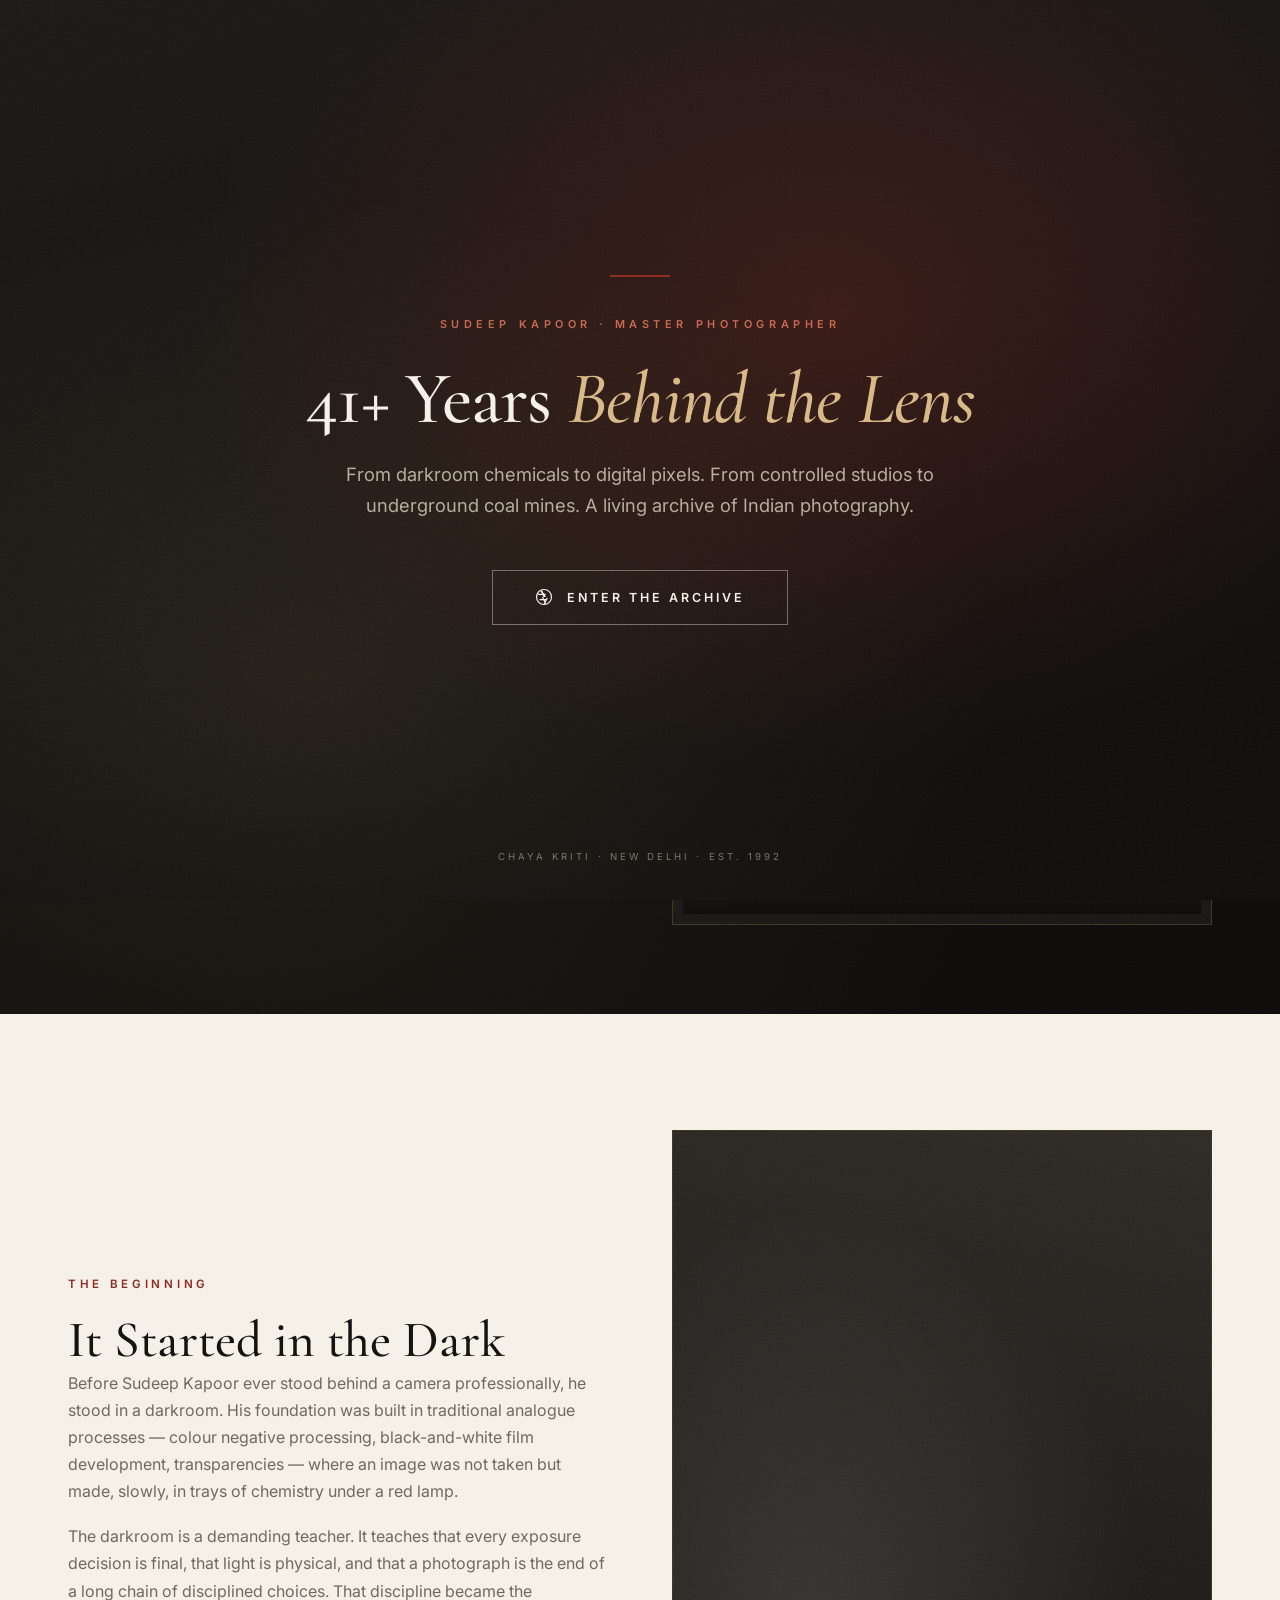
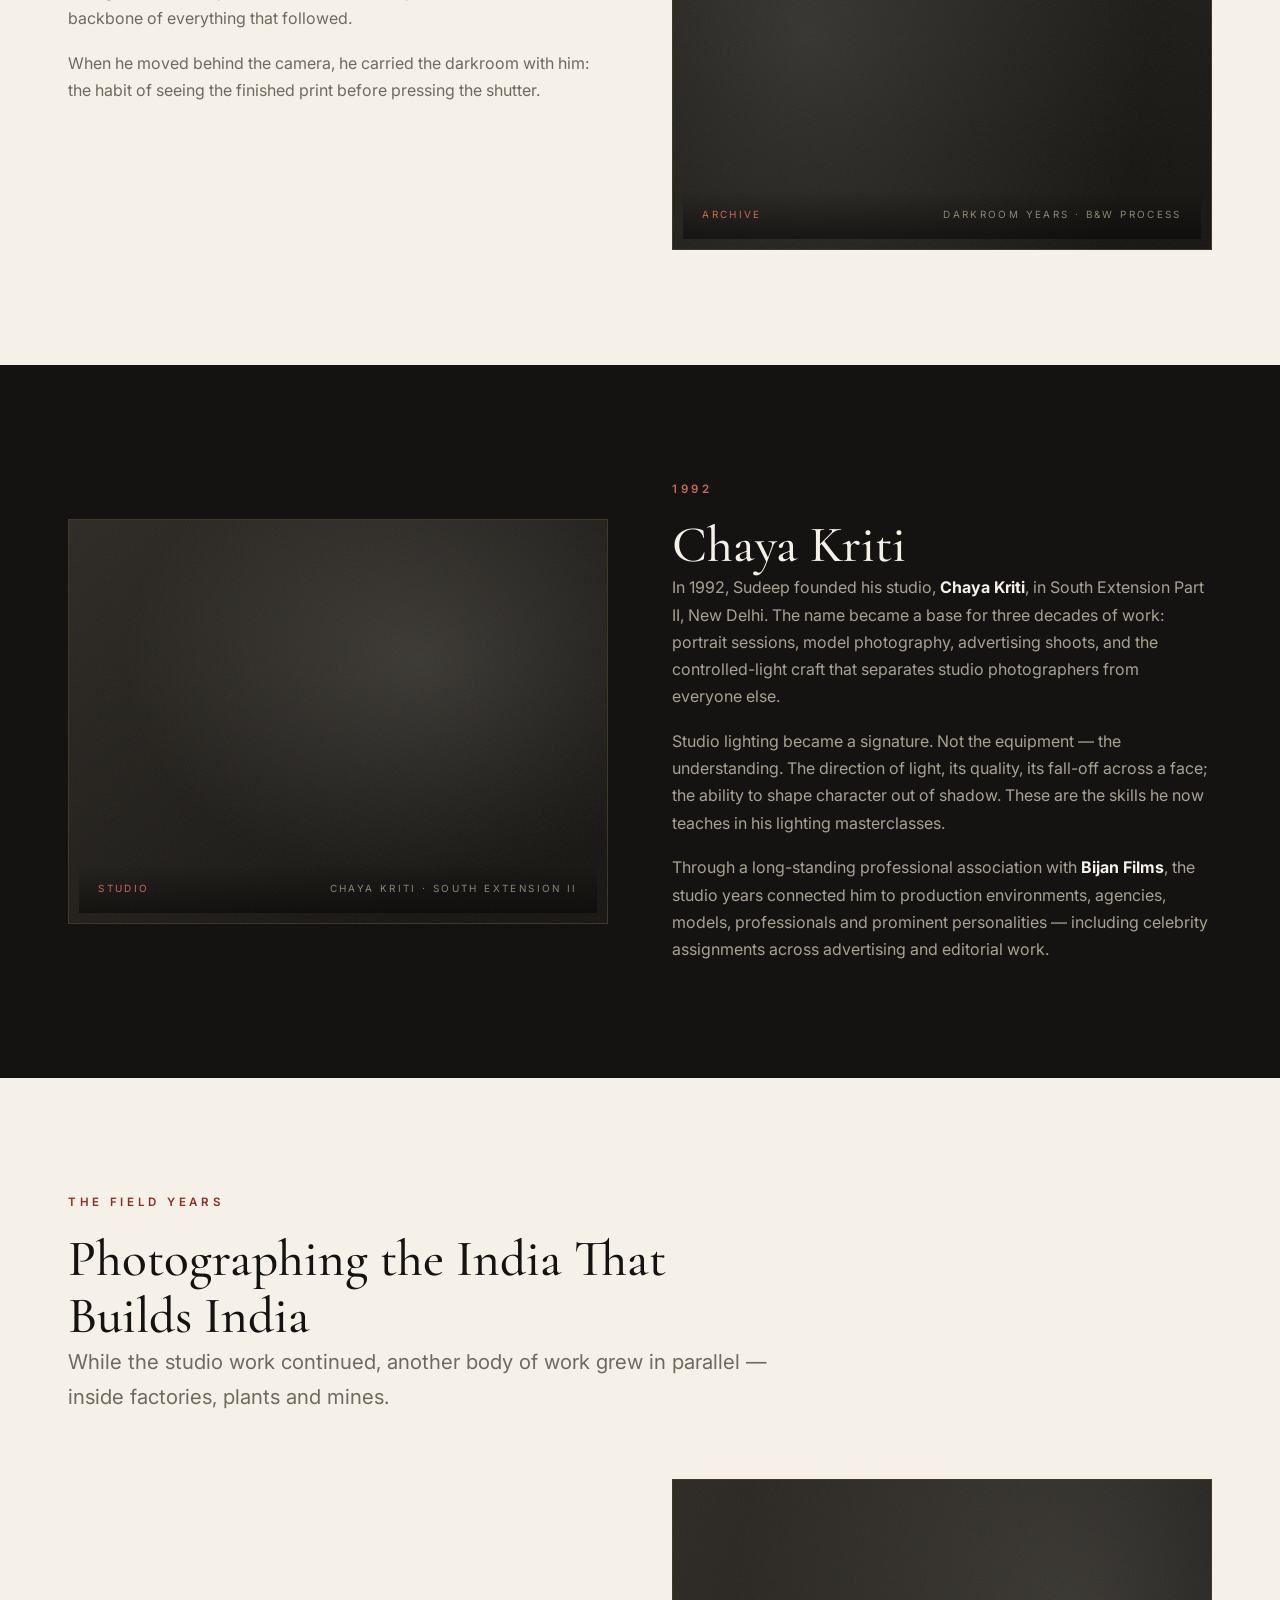
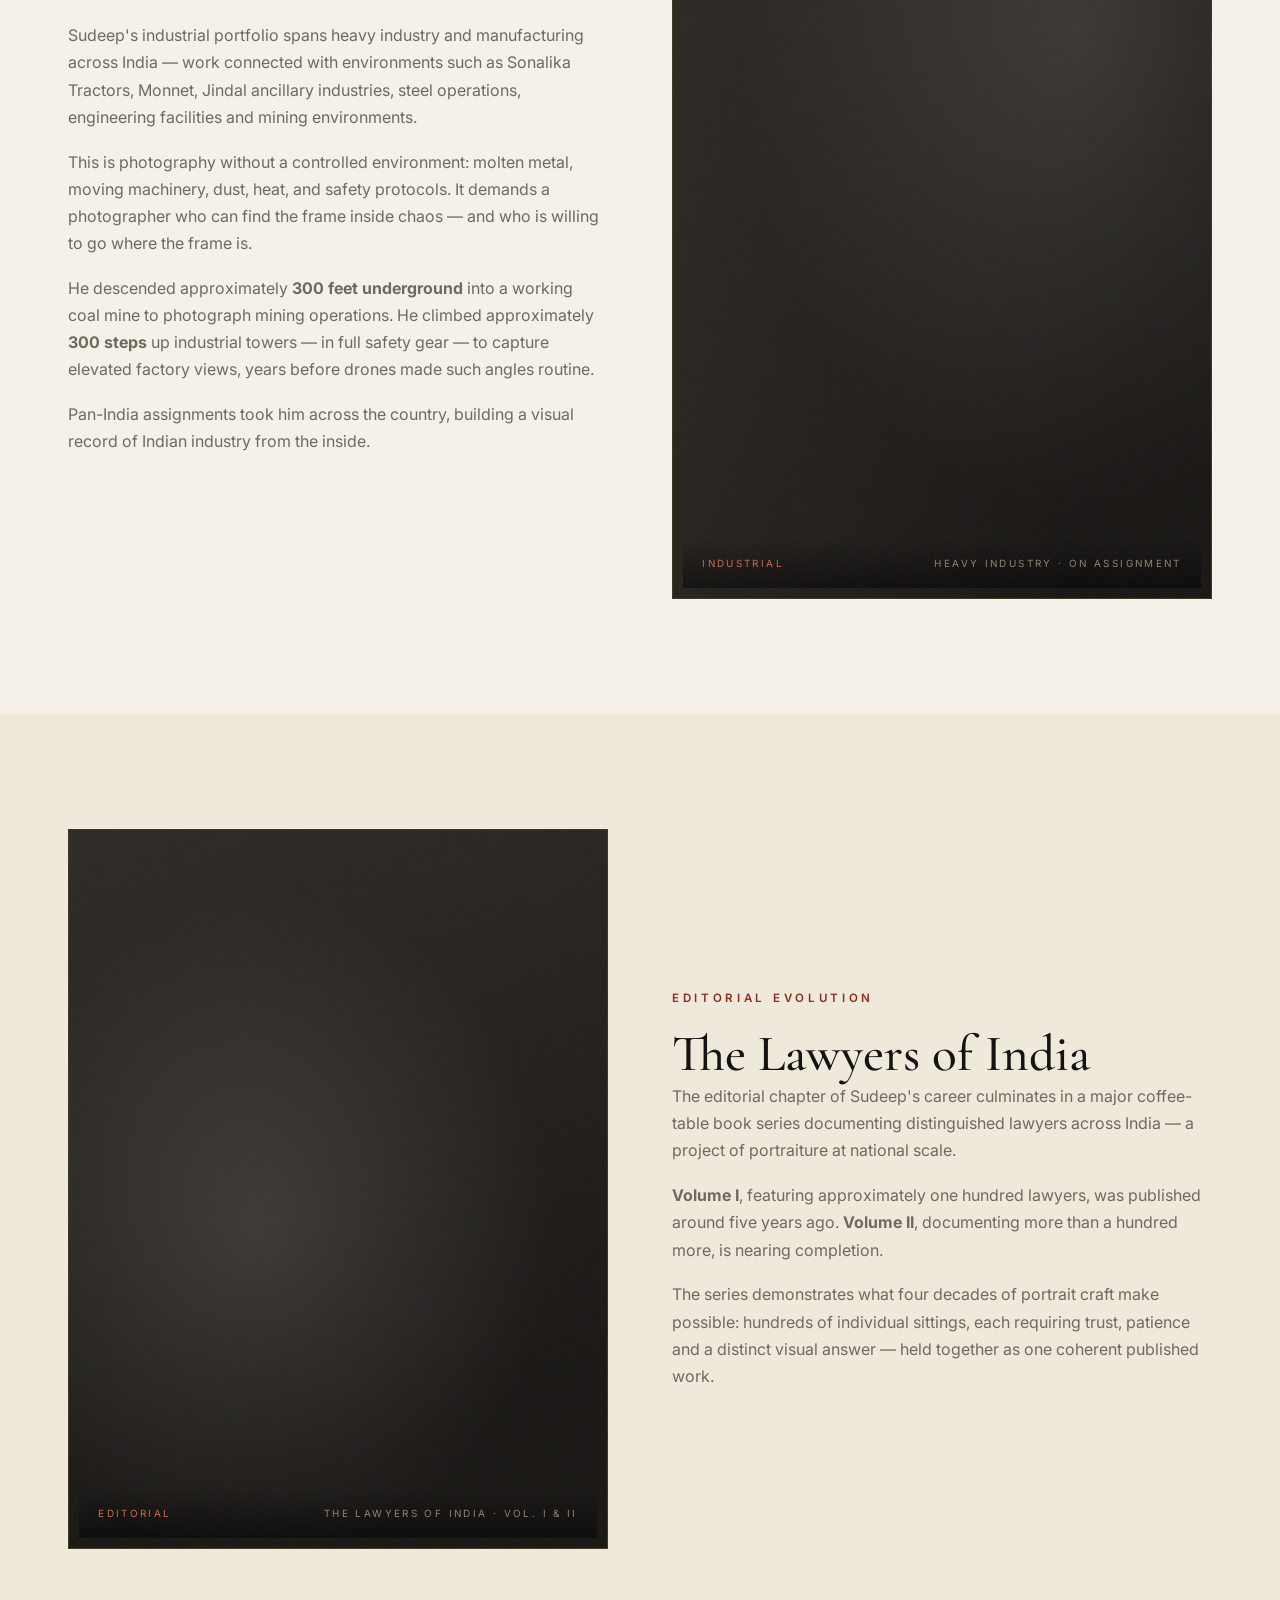
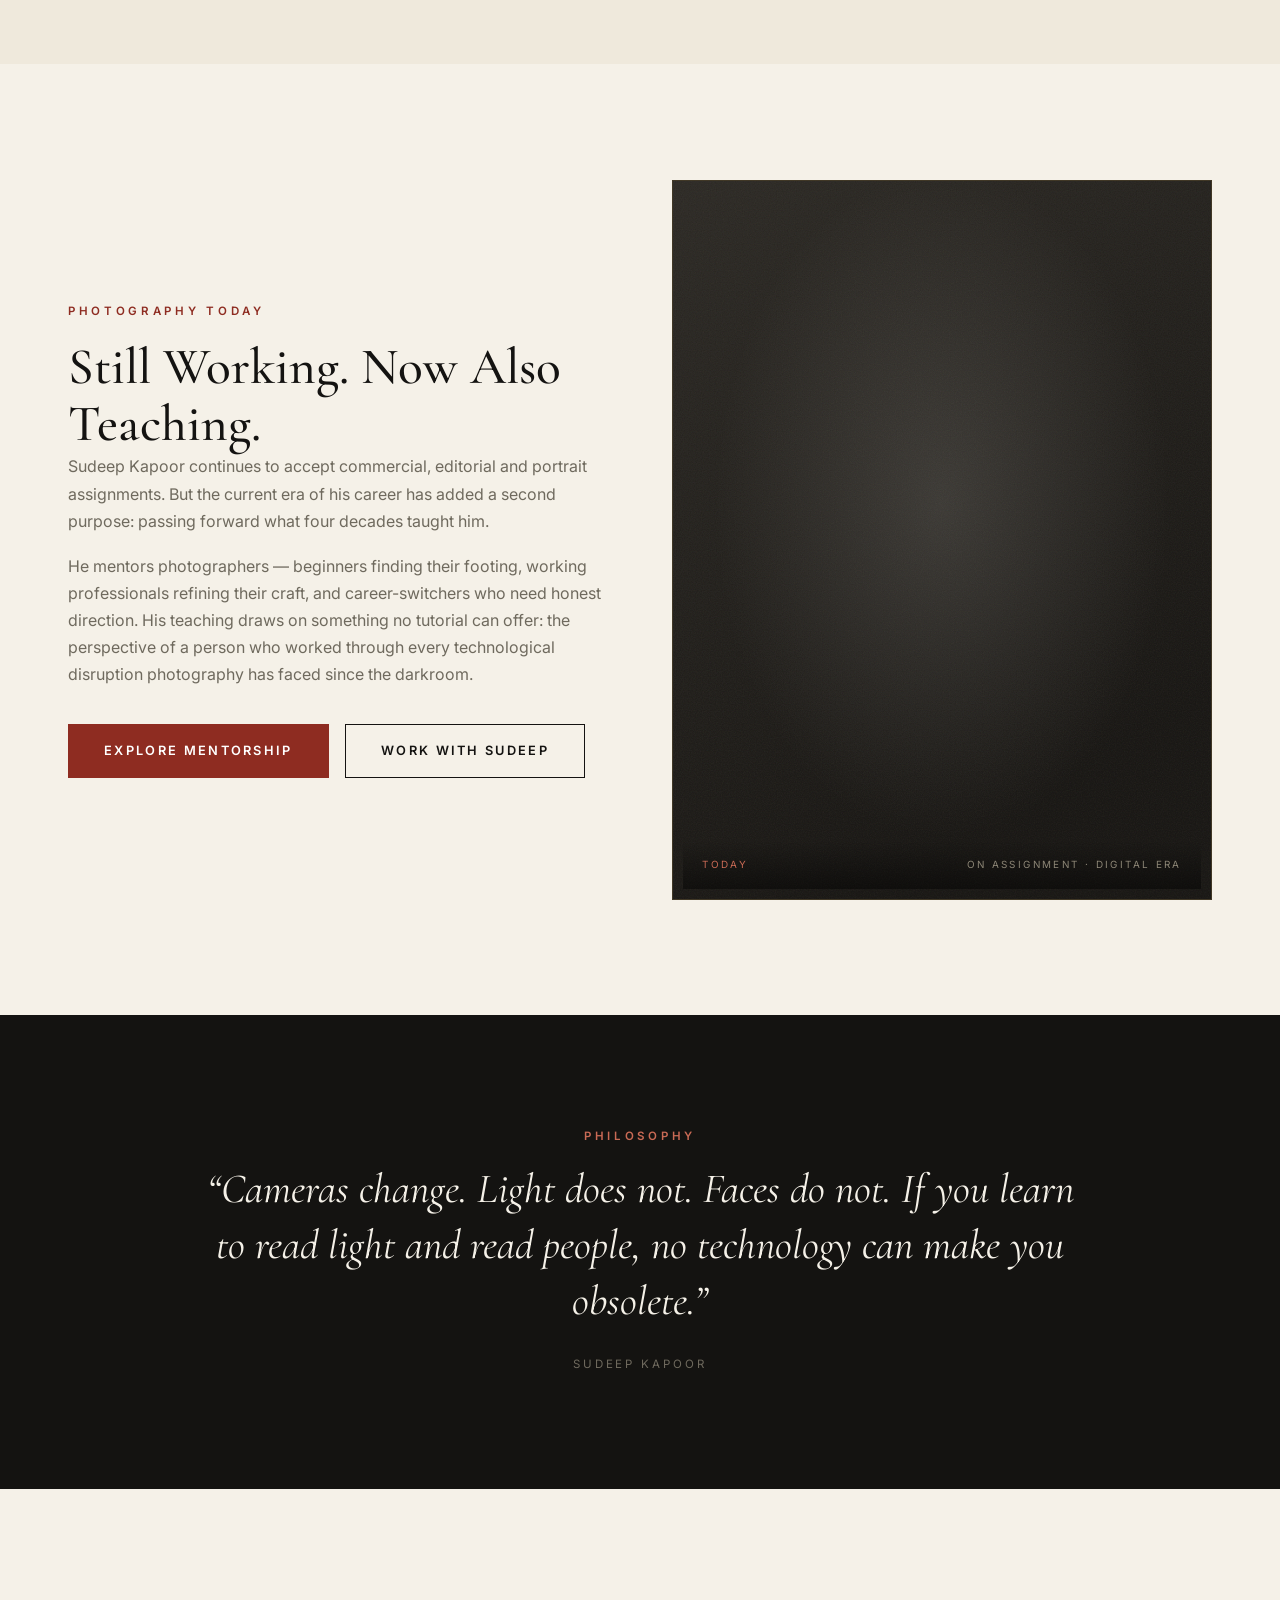
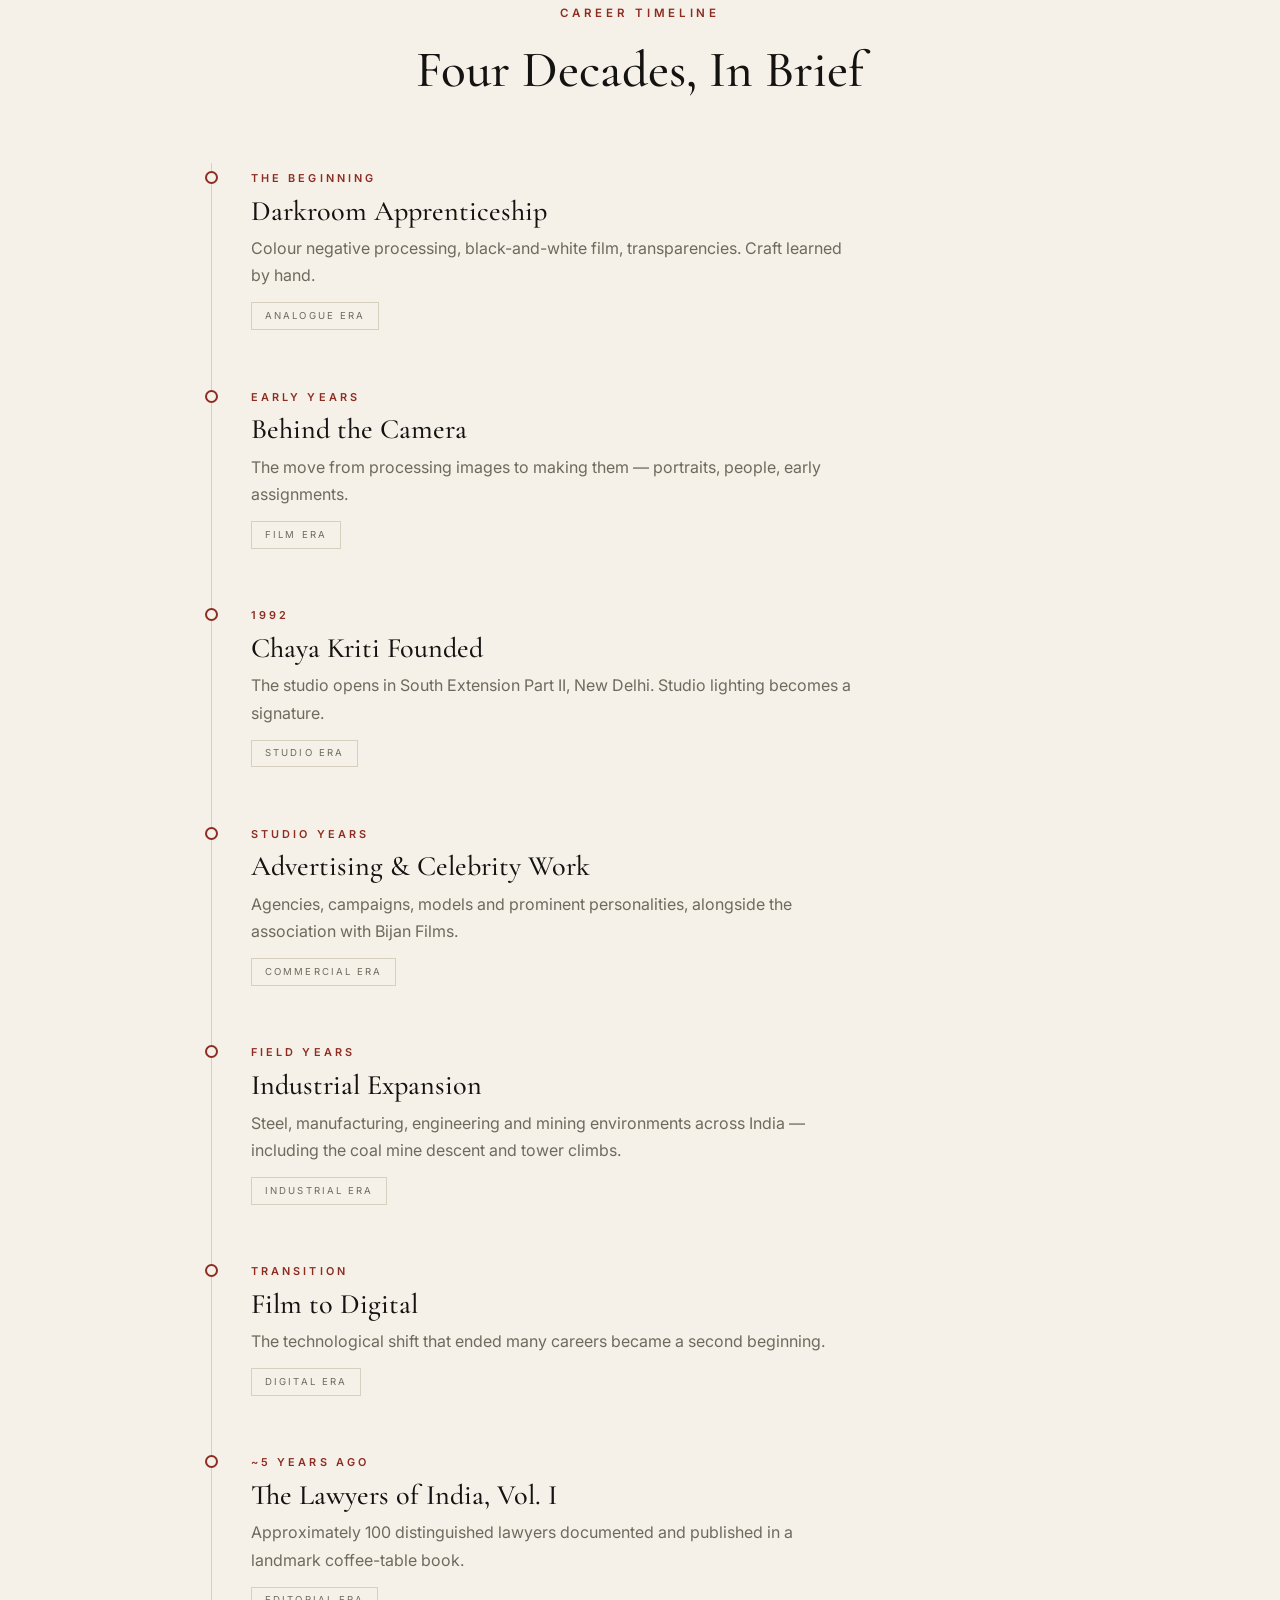
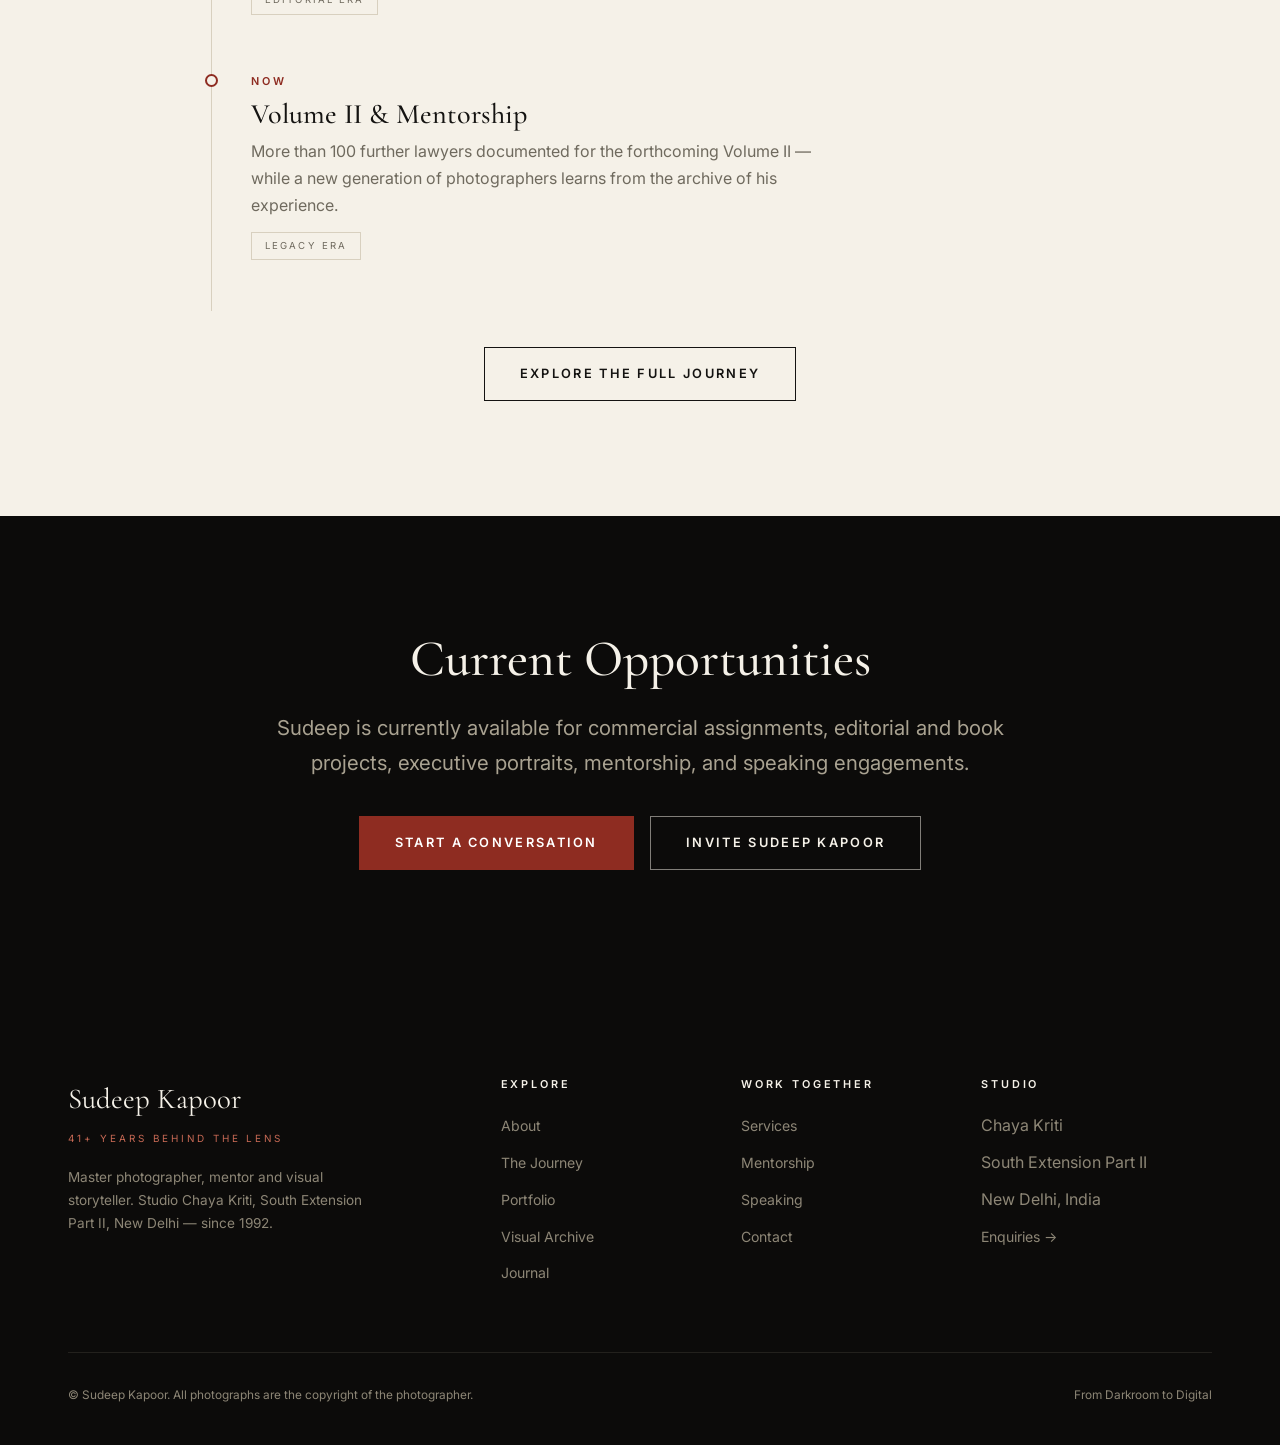
==== commit e6777d6d: "v2: welcome + shutter, flyouts, full page & form builder, /admin" ====
--- a/about.html
+++ b/about.html
@@ -9,7 +9,28 @@
 <link rel="preconnect" href="https://fonts.gstatic.com" crossorigin>
 <link href="https://fonts.googleapis.com/css2?family=Cormorant+Garamond:ital,wght@0,400;0,500;0,600;1,400;1,500&family=Inter:wght@400;500;600&display=swap" rel="stylesheet">
 <link rel="stylesheet" href="css/style.css">
+<link rel="stylesheet" href="css/v2.css">
 <script src="js/layout.js"></script>
+<link rel="canonical" href="https://iamsudeepkapoor.vercel.app/about">
+<meta name="robots" content="index,follow,max-image-preview:large,max-snippet:-1">
+<meta name="author" content="Sudeep Kapoor">
+<meta name="geo.region" content="IN-DL">
+<meta name="geo.placename" content="New Delhi, India">
+<meta name="theme-color" content="#0c0b0a">
+<meta property="og:site_name" content="Sudeep Kapoor — 41+ Years Behind the Lens">
+<meta property="og:type" content="profile">
+<meta property="og:url" content="https://iamsudeepkapoor.vercel.app/about">
+<meta property="og:title" content="About Sudeep Kapoor — From Darkroom to Digital | 41+ Years Behind the Lens">
+<meta property="og:description" content="The story of Sudeep Kapoor — from darkroom beginnings to 41+ years as a master photographer. Founder of studio Chaya Kriti, New Delhi (1992). Portraits, industry, editorial and mentorship.">
+<meta property="og:image" content="https://iamsudeepkapoor.vercel.app/assets/og-image.png">
+<meta property="og:image:width" content="1200">
+<meta property="og:image:height" content="630">
+<meta property="og:locale" content="en_IN">
+<meta name="twitter:card" content="summary_large_image">
+<meta name="twitter:title" content="About Sudeep Kapoor — From Darkroom to Digital | 41+ Years Behind the Lens">
+<meta name="twitter:description" content="The story of Sudeep Kapoor — from darkroom beginnings to 41+ years as a master photographer. Founder of studio Chaya Kriti, New Delhi (1992). Portraits, industry, editorial and mentorship.">
+<meta name="twitter:image" content="https://iamsudeepkapoor.vercel.app/assets/og-image.png">
+<script type="application/ld+json">{"@context":"https://schema.org","@graph":[{"@type":"WebSite","@id":"https://iamsudeepkapoor.vercel.app/#website","url":"https://iamsudeepkapoor.vercel.app/","name":"Sudeep Kapoor — 41+ Years Behind the Lens","publisher":{"@id":"https://iamsudeepkapoor.vercel.app/#person"},"inLanguage":"en"},{"@type":"Person","@id":"https://iamsudeepkapoor.vercel.app/#person","name":"Sudeep Kapoor","jobTitle":"Master Photographer","description":"Sudeep Kapoor is a veteran Indian master photographer with 41+ years of professional experience, working from darkroom-era film processes to digital photography. Founder of studio Chaya Kriti (1992) in South Extension Part II, New Delhi. Specialisations include portrait, studio, industrial, corporate, editorial, advertising and celebrity photography, plus photography mentorship.","url":"https://iamsudeepkapoor.vercel.app/","knowsAbout":["Portrait Photography","Studio Lighting","Industrial Photography","Corporate Photography","Editorial Photography","Advertising Photography","Darkroom Processes","Film Photography","Photography Mentorship","Coffee-Table Book Photography"],"worksFor":{"@id":"https://iamsudeepkapoor.vercel.app/#studio"},"workLocation":{"@type":"Place","address":{"@type":"PostalAddress","addressLocality":"New Delhi","addressRegion":"Delhi","addressCountry":"IN"}}},{"@type":["LocalBusiness","ProfessionalService"],"@id":"https://iamsudeepkapoor.vercel.app/#studio","name":"Chaya Kriti","alternateName":"Sudeep Kapoor Photography","description":"Chaya Kriti is the photography studio of Sudeep Kapoor, established in 1992 in South Extension Part II, New Delhi. Services: executive and leadership portraits, industrial photography, corporate photography, editorial photography, advertising photography, coffee-table book projects and pan-India assignments.","foundingDate":"1992","founder":{"@id":"https://iamsudeepkapoor.vercel.app/#person"},"url":"https://iamsudeepkapoor.vercel.app/","image":"https://iamsudeepkapoor.vercel.app/assets/og-image.png","address":{"@type":"PostalAddress","streetAddress":"South Extension Part II","addressLocality":"New Delhi","addressRegion":"Delhi","addressCountry":"IN"},"areaServed":[{"@type":"City","name":"New Delhi"},{"@type":"Country","name":"India"}],"knowsLanguage":["en","hi"]},{"@type":"AboutPage","@id":"https://iamsudeepkapoor.vercel.app/about#webpage","url":"https://iamsudeepkapoor.vercel.app/about","name":"About Sudeep Kapoor","description":"Biography of Sudeep Kapoor — darkroom beginnings, Chaya Kriti (1992), industrial journeys, editorial publishing and mentorship.","isPartOf":{"@id":"https://iamsudeepkapoor.vercel.app/#website"},"about":{"@id":"https://iamsudeepkapoor.vercel.app/#person"},"inLanguage":"en"},{"@type":"BreadcrumbList","itemListElement":[{"@type":"ListItem","position":1,"name":"Home","item":"https://iamsudeepkapoor.vercel.app/"},{"@type":"ListItem","position":2,"name":"About","item":"https://iamsudeepkapoor.vercel.app/about"}]}]}</script>
 </head>
 <body>
 <script>document.write(SK_NAV)</script>
@@ -157,6 +178,9 @@
 
 </main>
 <script>document.write(SK_FOOTER)</script>
+<script src="js/config.js"></script>
 <script src="js/main.js"></script>
+<script src="js/welcome.js"></script>
+<script src="js/render.js"></script>
 </body>
 </html>
--- a/css/v2.css
+++ b/css/v2.css
@@ -0,0 +1,87 @@
+/* ===== v2: nav flyouts, welcome overlay, shutter transition ===== */
+
+/* ---------- Nav flyouts ---------- */
+.nav-links > li { position: relative; }
+.flyout {
+  position: absolute; top: calc(100% + 14px); left: 50%; transform: translateX(-50%) translateY(8px);
+  width: 420px; background: #12100e; border: 1px solid #2b2823;
+  box-shadow: 0 30px 60px -20px rgba(0,0,0,.7);
+  opacity: 0; pointer-events: none; transition: opacity .25s cubic-bezier(.22,.8,.28,1), transform .25s cubic-bezier(.22,.8,.28,1);
+  padding: 1.5rem; z-index: 120; text-align: left;
+}
+.flyout::before { content: ""; position: absolute; top: -14px; left: 0; right: 0; height: 14px; }
+.flyout::after {
+  content: ""; position: absolute; top: -5px; left: 50%; margin-left: -5px;
+  width: 10px; height: 10px; background: #12100e; border-left: 1px solid #2b2823; border-top: 1px solid #2b2823;
+  transform: rotate(45deg);
+}
+@media (min-width: 961px) {
+  .nav-links > li:hover .flyout,
+  .nav-links > li:focus-within .flyout { opacity: 1; pointer-events: auto; transform: translateX(-50%) translateY(0); }
+}
+.flyout .f-eyebrow { font-size: .58rem; letter-spacing: .3em; text-transform: uppercase; color: #c96a55; font-weight: 600; }
+.flyout .f-desc { font-family: var(--font-display); font-style: italic; font-size: 1.05rem; color: #cfc9ba; line-height: 1.45; margin: .5rem 0 1rem; }
+.flyout .f-links { display: grid; grid-template-columns: 1fr 1fr; gap: .15rem .8rem; }
+.flyout .f-links a {
+  display: block; font-size: .78rem; letter-spacing: .04em; text-transform: none; font-weight: 500;
+  color: #a9a291; padding: .45rem .5rem; border: none; border-left: 2px solid transparent;
+  transition: color .2s, border-color .2s, background .2s;
+}
+.flyout .f-links a:hover { color: var(--ivory); border-left-color: var(--red); background: rgba(142,44,33,.08); }
+.flyout .f-img { margin-top: 1rem; }
+.flyout .f-img .ph { height: 90px; }
+.flyout.f-right { left: auto; right: -20px; transform: translateX(0) translateY(8px); }
+@media (min-width: 961px) {
+  .nav-links > li:hover .flyout.f-right, .nav-links > li:focus-within .flyout.f-right { transform: translateX(0) translateY(0); }
+}
+.flyout.f-right::after { left: auto; right: 40px; }
+@media (max-width: 960px) { .flyout { display: none; } }
+
+/* ---------- Welcome overlay ---------- */
+.welcome {
+  position: fixed; inset: 0; z-index: 500; background: var(--black);
+  display: flex; align-items: center; justify-content: center; text-align: center;
+  overflow: hidden;
+}
+.welcome .w-media { position: absolute; inset: 0; }
+.welcome .w-media::before {
+  content: ""; position: absolute; inset: 0;
+  background:
+    radial-gradient(ellipse at 65% 35%, rgba(142,44,33,.3), transparent 55%),
+    radial-gradient(ellipse at 25% 75%, rgba(156,131,84,.15), transparent 50%),
+    linear-gradient(165deg, #1a1815 0%, #0c0b0a 75%);
+}
+.welcome .w-media img { position: absolute; inset: 0; width: 100%; height: 100%; object-fit: cover; opacity: .35; }
+.welcome .w-media::after {
+  content: ""; position: absolute; inset: 0;
+  background-image: url("data:image/svg+xml,%3Csvg xmlns='http://www.w3.org/2000/svg' width='140' height='140'%3E%3Cfilter id='n'%3E%3CfeTurbulence type='fractalNoise' baseFrequency='0.9' numOctaves='2'/%3E%3C/filter%3E%3Crect width='140' height='140' filter='url(%23n)' opacity='0.06'/%3E%3C/svg%3E");
+}
+.welcome .w-inner { position: relative; z-index: 2; padding: 2rem; max-width: 760px; }
+.welcome .w-rule { width: 60px; height: 2px; background: var(--red); margin: 0 auto 2rem; }
+.welcome .w-eyebrow { font-size: .68rem; letter-spacing: .42em; text-transform: uppercase; color: #c96a55; font-weight: 600; }
+.welcome h1 { font-family: var(--font-display); font-weight: 500; color: var(--ivory); font-size: clamp(2.4rem, 7vw, 4.6rem); line-height: 1.1; margin: 1.4rem 0 1.2rem; }
+.welcome h1 em { color: #d8b98a; }
+.welcome .w-sub { color: #b6af9d; font-size: clamp(.95rem, 1.5vw, 1.15rem); max-width: 52ch; margin: 0 auto; line-height: 1.7; }
+.welcome .w-cta {
+  margin-top: 3rem; display: inline-flex; align-items: center; gap: .9rem;
+  background: transparent; border: 1px solid rgba(245,241,232,.4); color: var(--ivory);
+  font-size: .78rem; letter-spacing: .24em; text-transform: uppercase; font-weight: 600;
+  padding: 1.1rem 2.6rem; cursor: pointer; transition: background .35s, border-color .35s;
+}
+.welcome .w-cta:hover, .welcome .w-cta:focus-visible { background: var(--red); border-color: var(--red); }
+.welcome .w-cta .aperture-ico { width: 18px; height: 18px; }
+.welcome .w-foot { position: absolute; bottom: 2.2rem; left: 0; right: 0; z-index: 2; font-size: .6rem; letter-spacing: .32em; text-transform: uppercase; color: #7d776a; }
+.welcome .w-in { opacity: 0; transform: translateY(24px); animation: wIn .9s cubic-bezier(.22,.8,.28,1) forwards; }
+.welcome .w-in.d1 { animation-delay: .15s; } .welcome .w-in.d2 { animation-delay: .3s; } .welcome .w-in.d3 { animation-delay: .5s; }
+@keyframes wIn { to { opacity: 1; transform: none; } }
+@media (prefers-reduced-motion: reduce) { .welcome .w-in { animation: none; opacity: 1; transform: none; } }
+
+/* ---------- Shutter iris ---------- */
+.shutter {
+  position: fixed; inset: 0; z-index: 600; pointer-events: none;
+  display: none; align-items: center; justify-content: center;
+}
+.shutter.active { display: flex; pointer-events: auto; }
+.shutter svg { position: absolute; width: max(100vw, 100vh); height: max(100vw, 100vh); }
+.shutter .blade { fill: #060505; stroke: #1c1a17; stroke-width: .3; transform-origin: 50px 50px; }
+.shutter .ring { fill: none; stroke: #2b2823; stroke-width: .6; opacity: 0; }
